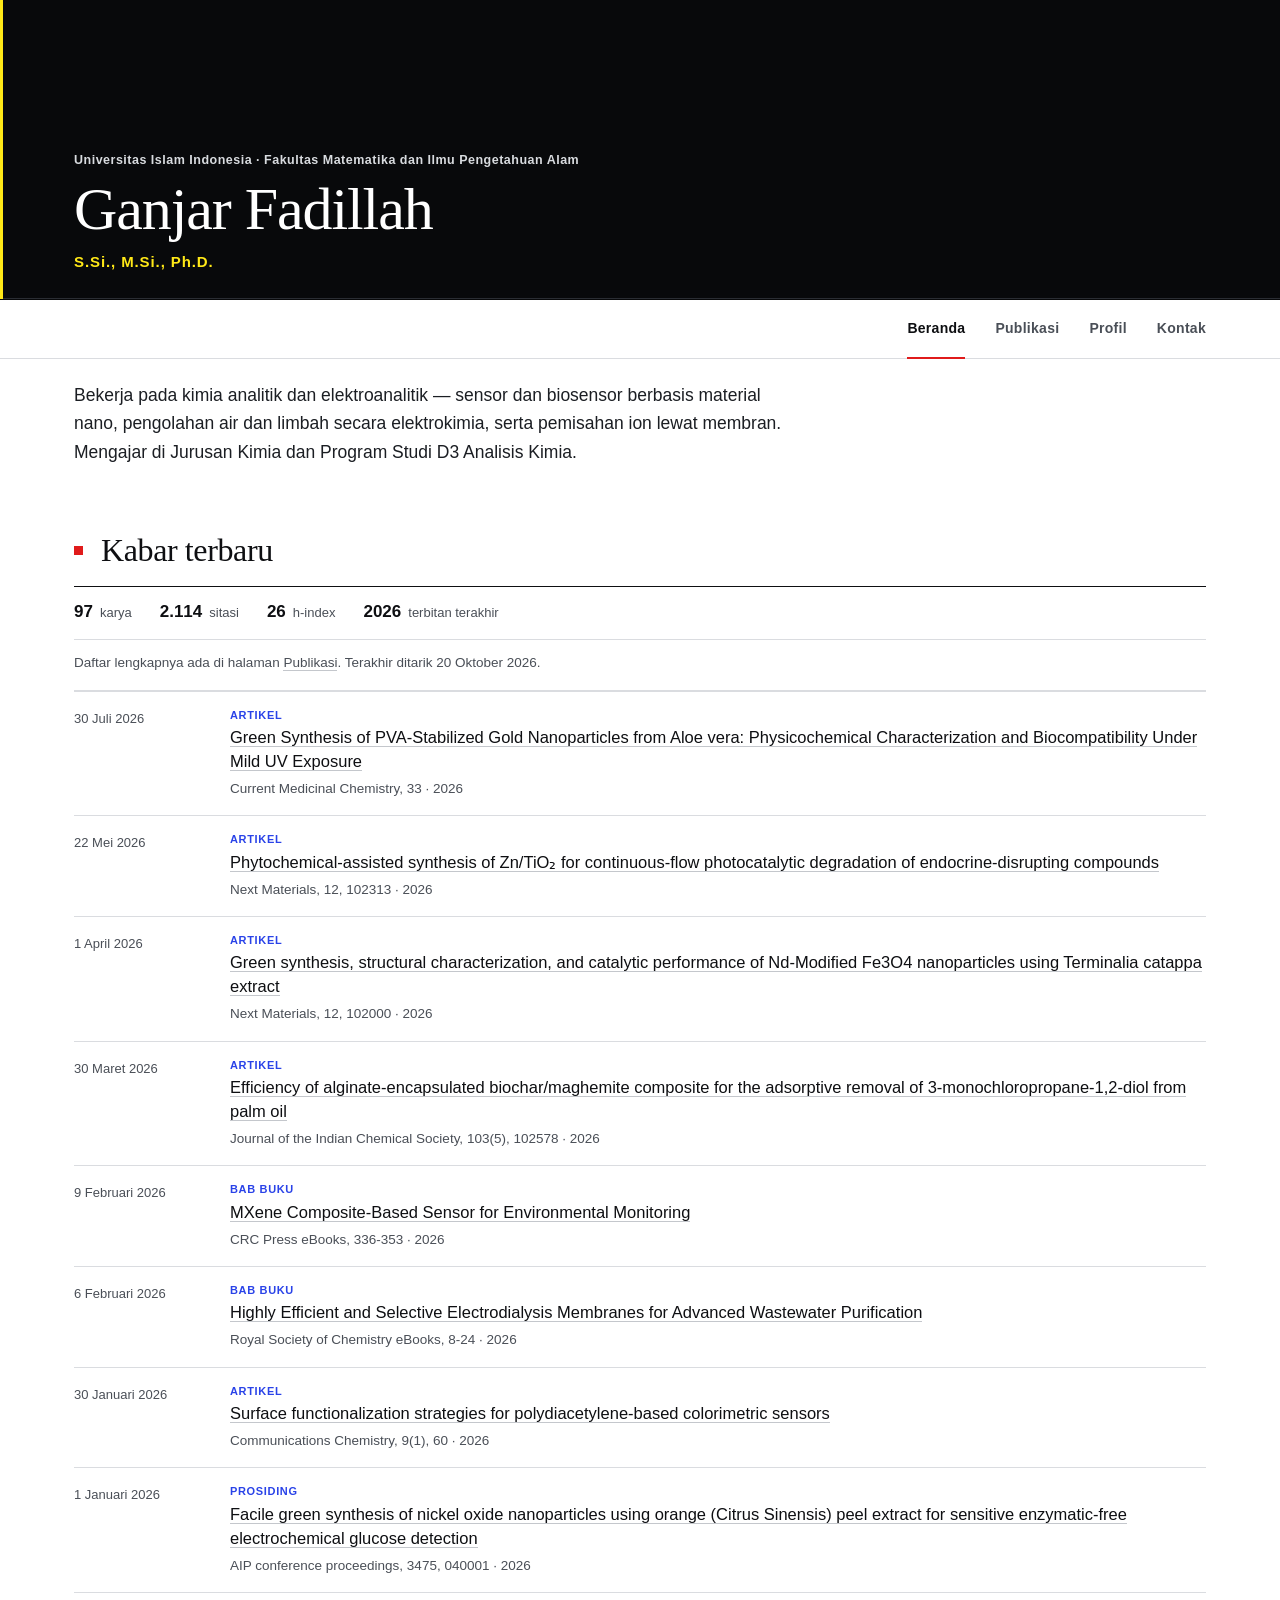
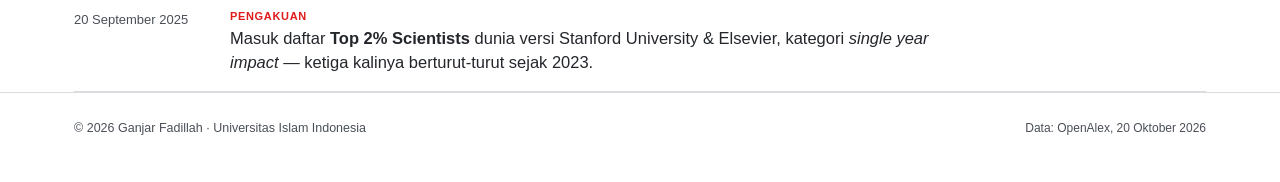
==== index.html @ 126c1fac "Add files via upload" ====
<!DOCTYPE html>
<html lang="id">
<head>
<meta charset="utf-8">
<meta name="viewport" content="width=device-width, initial-scale=1">
<title>Ganjar Fadillah — Universitas Islam Indonesia</title>
<link rel="stylesheet" href="gaya.css">
</head>
<body>

<header class="kepala">
  <div class="wadah">
    <p class="afiliasi">Universitas Islam Indonesia &middot; Fakultas Matematika dan Ilmu Pengetahuan Alam</p>
    <h1>Ganjar Fadillah</h1>
    <p class="latin">S.Si., M.Si., Ph.D.</p>
  </div>
</header>

<nav>
  <div class="wadah">
    <a href="index.html" class="ini">Beranda</a>
    <a href="publikasi.html">Publikasi</a>
    <a href="profil.html">Profil</a>
    <a href="akses.html">Kontak</a>
  </div>
</nav>

<main class="wadah">

  <p class="pengantar">
    Bekerja pada kimia analitik dan elektroanalitik &mdash; sensor dan biosensor berbasis
    material nano, pengolahan air dan limbah secara elektrokimia, serta pemisahan ion lewat
    membran. Mengajar di Jurusan Kimia dan Program Studi D3 Analisis Kimia.
  </p>

  <div class="jalur">
    <h2>Kabar terbaru</h2>
  </div>

  <div class="statistik" id="statistik" aria-label="Ringkasan angka">
    <div><span class="angka" id="s-karya">—</span><span class="label">karya</span></div>
    <div><span class="angka" id="s-sitasi">—</span><span class="label">sitasi</span></div>
    <div><span class="angka" id="s-h">—</span><span class="label">h-index</span></div>
    <div><span class="angka" id="s-tahun">—</span><span class="label">terbitan terakhir</span></div>
  </div>

  <p class="catatan" id="gariswaktu">Memuat…</p>

  <ul class="kabar" id="feed"></ul>

</main>

<footer>
  <div class="wadah">
    <span>&copy; 2026 Ganjar Fadillah &middot; Universitas Islam Indonesia</span>
    <span id="sumber">Data publikasi: OpenAlex</span>
  </div>
</footer>

<script src="data.js"></script>
<script>
/* Kabar non-publikasi. Publikasi terbaru diambil otomatis dari data.js. */
const KEGIATAN = [
  {tgl:'2025-09-20', jenis:'Pengakuan',
   isi:'Masuk daftar <b>Top 2% Scientists</b> dunia versi Stanford University &amp; Elsevier, kategori <i>single year impact</i> — ketiga kalinya berturut-turut sejak 2023.'}
];

const esc = s => String(s == null ? '' : s).replace(/[&<>"]/g,
  c => ({'&':'&amp;','<':'&lt;','>':'&gt;','"':'&quot;'}[c]));

const angka = n => String(n).replace(/\B(?=(\d{3})+(?!\d))/g, '.');

/* 2026-07-30 -> 30 Juli 2026 */
const BULAN = ['Januari','Februari','Maret','April','Mei','Juni','Juli',
               'Agustus','September','Oktober','November','Desember'];
function tglPanjang(iso){
  if (!iso) return '';
  const [y, m, d] = iso.split('-');
  return `${Number(d)} ${BULAN[Number(m) - 1]} ${y}`;
}

const JUDUL_JENIS = {
  'article': 'Artikel', 'review': 'Artikel', 'preprint': 'Pracetak',
  'conference-paper': 'Prosiding', 'book-chapter': 'Bab buku'
};

function barisKabar(w){
  const judul = w.d
    ? `<a href="https://doi.org/${esc(w.d)}" target="_blank" rel="noopener">${esc(w.j)}</a>`
    : esc(w.j);
  const jenis = JUDUL_JENIS[w.jenis] || 'Terbitan';
  return `<li>
    <span class="tgl">${esc(tglPanjang(w.tgl))}</span>
    <span class="badan">
      <span class="jenis">${esc(jenis)}</span>
      <span class="judul">${judul}</span>
      <span class="terbitan">${esc(w.v)}${w.t ? ` &middot; ${esc(w.t)}` : ''}</span>
    </span>
  </li>`;
}

function barisKegiatan(k){
  return `<li class="kegiatan">
    <span class="tgl">${esc(tglPanjang(k.tgl))}</span>
    <span class="badan">
      <span class="jenis">${esc(k.jenis)}</span>
      <span class="judul">${k.isi}</span>
    </span>
  </li>`;
}

if (typeof KARYA === 'undefined') {
  document.getElementById('gariswaktu').textContent = 'data.js gagal dimuat';
} else {
  const terbit = (KARYA.terbaru || []).slice(0, 8).map(barisKabar);
  document.getElementById('feed').innerHTML = [...terbit, ...KEGIATAN.map(barisKegiatan)].join('');

  const m = KARYA.meta || {};
  document.getElementById('gariswaktu').innerHTML =
    `Daftar lengkapnya ada di halaman <a href="publikasi.html">Publikasi</a>. `
    + `Terakhir ditarik ${tglPanjang(m.diambil)}.`;
  document.getElementById('sumber').textContent =
    `Data: OpenAlex, ${tglPanjang(m.diambil)}`;

  const isi = (id, v) => { const e = document.getElementById(id); if (e) e.textContent = v; };
  isi('s-karya', m.jumlah ?? '—');
  isi('s-sitasi', m.sitasi ? angka(m.sitasi) : '—');
  isi('s-h', m.h ?? '—');
  isi('s-tahun', m.terbit_terakhir ?? '—');
}
</script>
</body>
</html>
---- gaya.css ----
:root{
  --biru:#2A43E8;
  --merah:#E01B1B;
  --kuning:#FFE817;
  --tinta:#0E0F12;
  --redup:#4A4F57;
  --garis:#DADCE0;
  --garis-tua:#0E0F12;
  --jalur:#F6F7F8;
  --lebar:1180px;
  --mono:"SFMono-Regular",Consolas,"Liberation Mono",monospace;
  --serif:"Iowan Old Style","Palatino Linotype",Palatino,Georgia,"Times New Roman",serif;
}
*{box-sizing:border-box}
html{-webkit-text-size-adjust:100%; scroll-behavior:smooth}
body{
  margin:0; color:var(--tinta); background:#fff;
  font-family:Inter,"Segoe UI",Roboto,Arial,sans-serif;
  font-size:16.5px; line-height:1.5;
  font-feature-settings:"kern" 1,"liga" 1,"calt" 1;
  -webkit-font-smoothing:antialiased;
}
a{color:var(--biru); text-decoration:none}
a:hover{text-decoration:underline; text-underline-offset:2px}
.wadah{max-width:var(--lebar); margin:0 auto; padding:0 24px}
[id]{scroll-margin-top:96px}
:focus-visible{outline:2px solid var(--biru); outline-offset:2px}

/* ── kepala: bidang gelap, nama besar, garis rambut ────────── */
.kepala{
  position:relative; overflow:hidden;
  min-height:clamp(190px,26vw,300px);
  display:flex; align-items:flex-end;
  background:#08090B; color:#fff;
  border-bottom:1px solid #08090B;
}
.kepala::before{
  content:""; position:absolute; left:0; right:0; bottom:0; height:1px;
  background:#2A2D33;
}
/* garis tipis kuning di tepi kiri: penanda buatan tangan, bukan hiasan gradien */
.kepala::after{
  content:""; position:absolute; left:0; top:0; bottom:0; width:3px;
  background:var(--kuning);
}
.kepala .wadah{
  position:relative; z-index:2; width:100%;
  padding-bottom:26px;
}
.kepala .afiliasi{
  margin:0 0 10px; font-size:12.5px; font-weight:600;
  letter-spacing:.04em; color:#D8DBDF;
}
.kepala h1{
  margin:0; font-family:var(--serif); font-size:clamp(32px,4.8vw,60px);
  font-weight:400; line-height:1.02; letter-spacing:-.018em; color:#fff;
}
.kepala .latin{
  margin:10px 0 0; font-size:clamp(13px,1.5vw,15px); font-weight:600;
  color:var(--kuning); letter-spacing:.06em;
}

/* ── nav: lengket, garis rambut, penanda aktif ─────────────── */
nav{
  position:sticky; top:0; z-index:20; background:#fff;
  border-bottom:1px solid var(--garis);
}
nav .wadah{
  display:flex; justify-content:flex-end; gap:30px;
  height:58px; align-items:stretch;
}
nav a{
  display:flex; align-items:center; font-size:14px; font-weight:600;
  letter-spacing:.02em; color:var(--redup);
  border-bottom:2px solid transparent; margin-bottom:-1px;
}
nav a:hover{color:var(--tinta); text-decoration:none}
nav a.ini{color:var(--tinta); border-bottom-color:var(--merah)}

/* ── pengantar ────────────────────────────────────────────── */
.pengantar{
  margin:0; padding:22px 0 26px; max-width:74ch;
  font-size:17.5px; line-height:1.62; color:#1B1E23;
}

/* ── jalur judul: batang merah tipis + judul besar ─────────── */
.jalur{
  position:relative; display:flex; align-items:baseline; gap:16px;
  flex-wrap:wrap;
  padding:34px 0 12px; background:none;
  border-bottom:1px solid var(--garis-tua);
  margin-top:0;
}
.jalur::before{
  content:""; width:9px; height:9px; background:var(--merah);
  flex:0 0 auto; align-self:center; margin-right:2px;
}
.jalur h2{
  margin:0; font-family:var(--serif); font-size:clamp(23px,2.7vw,32px);
  font-weight:400; letter-spacing:-.012em; color:var(--tinta); white-space:nowrap;
}
.jalur .sub{
  margin:0; font-size:13px; font-weight:600;
  letter-spacing:.02em; color:var(--redup);
  white-space:nowrap;
}

/* ── sub-nav dua bahasa ───────────────────────────────────── */
.subnav{
  display:flex; flex-wrap:wrap; justify-content:flex-start;
  gap:6px 26px; padding:16px 0 4px;
}
.subnav a{
  text-align:left; font-size:13.5px; font-weight:600; line-height:1.35;
  color:var(--biru); padding-bottom:2px;
  border-bottom:1px solid transparent;
}
.subnav a:hover{border-bottom-color:var(--biru); text-decoration:none}
.subnav a span{
  display:block; font-family:var(--mono); font-weight:400; font-size:10.5px;
  letter-spacing:.06em; text-transform:uppercase; color:var(--redup);
}

.luar{
  display:flex; flex-wrap:wrap; align-items:baseline; gap:6px 16px;
  padding:16px 0; font-size:14px;
  border-top:1px solid var(--garis); margin-top:18px;
}
.luar .ket{
  font-size:12.5px; font-weight:600; color:var(--redup); margin:0; flex:0 0 auto;
}
.luar a{
  margin:0; font-weight:600;
  border-bottom:1px solid var(--garis); padding-bottom:1px;
}
.luar a:hover{border-bottom-color:var(--biru); text-decoration:none}

/* ── catatan + garis ──────────────────────────────────────── */
.catatan{
  font-size:13.5px; color:var(--redup); line-height:1.6;
  margin:0; padding:12px 0 16px; border-bottom:1px solid var(--garis);
}
.catatan a{color:var(--redup); border-bottom:1px solid #C4C7CC}
.catatan a:hover{color:var(--biru); border-bottom-color:var(--biru); text-decoration:none}

/* ── deret angka ringkas ──────────────────────────────────── */
.statistik{
  display:flex; flex-wrap:wrap; gap:0 28px;
  padding:14px 0 16px; border-bottom:1px solid var(--garis);
}
.statistik > div{display:flex; align-items:baseline; gap:7px}
.statistik .angka{
  font-size:17px; font-weight:700; line-height:1.3;
  font-variant-numeric:tabular-nums; color:var(--tinta);
}
.statistik .label{
  font-size:13px; color:var(--redup); overflow-wrap:anywhere;
}

/* daftar terpilih: kolom kiri tampilkan peringkat sitasi */
.daftar.rangking .thn{font-size:11px; text-align:right; font-variant-numeric:tabular-nums}
.daftar.rangking .thn b{
  display:block; font-size:15px; font-weight:700; color:var(--tinta);
  letter-spacing:-.01em;
}
.daftar.rangking .thn i{
  display:block; font-style:normal; font-size:10px; letter-spacing:.06em;
  text-transform:uppercase; color:var(--redup); margin-top:2px;
}

/* ── daftar entri publikasi ───────────────────────────────── */
.daftar{margin:0; padding:0; list-style:none}
.daftar li{
  display:grid; grid-template-columns:74px 1fr; gap:0 20px;
  padding:16px 2px; border-bottom:1px solid var(--garis);
  background:none;
}
.daftar li:nth-child(even){background:none}
.daftar li:hover{background:#FAFBFC}
.daftar .p,.daftar .j,.daftar .v{margin:0; grid-column:2}
.daftar .thn{
  grid-column:1; grid-row:1 / span 3;
  font-size:13px; font-weight:600; color:var(--redup);
  font-variant-numeric:tabular-nums; padding-top:3px;
}
.daftar .p{
  font-size:13px; color:var(--redup); line-height:1.45;
  margin-bottom:5px;
}
.daftar .j{
  font-size:17px; font-weight:600; line-height:1.4;
  letter-spacing:-.005em; margin-bottom:6px;
}
.daftar .j a{color:var(--tinta); text-decoration:none; border-bottom:1px solid var(--garis)}
.daftar .j a:hover{color:var(--biru); border-bottom-color:var(--biru); text-decoration:none}
.daftar .tandai{color:var(--merah); font-weight:700}
.daftar .v{
  font-size:13.5px; color:var(--redup);
  display:flex; flex-wrap:wrap; align-items:baseline; gap:4px 12px;
}
.daftar .v .doi-t{
  font-size:12.5px; color:var(--redup); text-decoration:none;
  word-break:break-all; border-bottom:1px dotted #C4C7CC;
}
.daftar .v .doi-t:hover{color:var(--biru); border-bottom-color:var(--biru); text-decoration:none}
.daftar .kosong2{grid-column:1/-1}

/* ── profil ───────────────────────────────────────────────── */
.profil{
  display:grid; grid-template-columns:minmax(240px,340px) 1fr; gap:48px;
  align-items:start; padding:40px 0 28px;
}
.profil .foto{
  width:100%; aspect-ratio:4/5; background:#F1F2F3; position:relative;
  overflow:hidden; border:1px solid var(--garis);
  position:sticky; top:82px;
}
.profil .foto .mono{
  position:absolute; inset:0; display:flex; align-items:center; justify-content:center;
  font-family:var(--serif); font-size:clamp(56px,9vw,84px); font-weight:400;
  color:#C9CCD1; letter-spacing:.02em;
}
.profil .foto span{
  position:absolute; left:0; right:0; bottom:0;
  padding:10px 12px; border-top:1px solid var(--garis);
  background:#F1F2F3;
  color:#5B6068; font-family:var(--mono); font-size:10px; letter-spacing:.08em;
  text-align:center; line-height:1.5;
}
.profil .iden h3{
  margin:0 0 6px; font-size:clamp(21px,2.3vw,26px); font-weight:700;
  letter-spacing:-.02em; line-height:1.25;
}
.profil .iden .nama-id{
  margin:0 0 18px; font-size:14px; font-weight:600;
  letter-spacing:.02em; color:var(--redup);
}
.profil .iden p{margin:0 0 3px; font-size:17px; color:#212429}
.profil .iden .af{font-size:17px; font-weight:600; margin-top:16px; color:var(--tinta)}
.profil .iden .kecil{
  font-size:13.5px; color:var(--redup); margin-top:20px;
  padding-top:16px; border-top:1px solid var(--garis);
}
.profil .iden .kecil a{border-bottom:1px solid var(--garis)}

.tautan-bagian{
  display:flex; justify-content:flex-start; gap:8px; flex-wrap:wrap;
  padding:4px 0 10px; font-size:13.5px;
  border-bottom:1px solid var(--garis); margin-bottom:8px;
}
.tautan-bagian a{
  color:var(--tinta); font-weight:600; padding:6px 12px;
  background:var(--jalur); border:1px solid var(--garis);
}
.tautan-bagian a:hover{background:var(--tinta); color:#fff; border-color:var(--tinta); text-decoration:none}
.tautan-bagian a:active{transform:translateY(1px)}

/* ── isi riwayat / penghargaan ────────────────────────────── */
.baris{
  display:grid; grid-template-columns:230px 1fr; gap:6px 24px;
  padding:12px 2px; font-size:15.5px;
  border-bottom:1px solid var(--garis);
}
.baris:nth-child(even){background:none}
.baris .waktu{
  font-size:13.5px; font-weight:600; color:var(--redup);
  white-space:nowrap; padding-top:2px;
}
.baris .apa{color:var(--tinta)}
.baris .apa .tebal{font-weight:700}
.baris .anak{
  display:block; padding-top:3px; color:var(--redup); font-size:13.5px;
}

.kotak-teks{padding:14px 2px 26px; font-size:16.5px; max-width:74ch}
.kotak-teks p{margin:0 0 14px}
.kotak-teks .judul-kecil{
  font-family:var(--mono); font-size:11.5px; letter-spacing:.12em;
  text-transform:uppercase; color:var(--redup);
  margin:26px 0 8px; font-weight:600;
}

/* ── kabar: daftar bertanggal, bukan grid kartu ───────────── */
.kabar{
  margin:0; padding:0; list-style:none;
  border-top:1px solid var(--garis);
}
.kabar li{
  display:grid; grid-template-columns:132px 1fr; gap:0 24px;
  padding:15px 0 16px; border-bottom:1px solid var(--garis);
}
.kabar .tgl{
  font-size:13px; color:var(--redup); font-variant-numeric:tabular-nums;
  padding-top:2px;
}
.kabar .badan{display:block; min-width:0}
.kabar .jenis{
  display:block; font-size:11px; font-weight:700; letter-spacing:.06em;
  text-transform:uppercase; color:var(--biru); margin-bottom:3px;
}
.kabar li.kegiatan .jenis{color:var(--merah)}
.kabar .judul{
  display:block; font-size:16.5px; line-height:1.45; color:var(--tinta);
}
.kabar .judul a{
  color:var(--tinta); text-decoration:none;
  border-bottom:1px solid #C4C7CC;
}
.kabar .judul a:hover{color:var(--biru); border-bottom-color:var(--biru); text-decoration:none}
.kabar .terbitan{
  display:block; margin-top:5px; font-size:13.5px; color:var(--redup);
}
.kabar li.kegiatan .judul{color:#23262B; max-width:78ch}

/* ── kaki ─────────────────────────────────────────────────── */
footer{
  border-top:1px solid var(--garis); margin-top:0;
  padding:26px 0 44px; font-size:12.5px; color:var(--redup);
}
footer .wadah{display:flex; justify-content:space-between; gap:14px; flex-wrap:wrap}
footer span:last-child{font-size:12px}

/* ── Access ───────────────────────────────────────────────── */
.akses{padding:34px 0 60px}
.akses .dalam{max-width:640px; margin:0; font-size:16.5px}
.akses .dalam h3{
  margin:0 0 12px; font-family:var(--mono); font-size:11.5px; font-weight:700;
  letter-spacing:.13em; text-transform:uppercase; color:var(--redup);
}
.akses .dalam p{margin:0 0 6px}

@media (max-width:960px){
  .profil{grid-template-columns:1fr; gap:26px}
  .profil .foto{position:static; max-width:340px; aspect-ratio:4/3}
  .baris{grid-template-columns:1fr; gap:3px}
  .baris .waktu{padding-top:0}
  .daftar li{grid-template-columns:1fr; gap:0}
  .daftar .p,.daftar .j,.daftar .v{grid-column:1}
}
@media (max-width:760px){
  .saring{flex-direction:column; align-items:stretch}
  .saring .ket{align-self:flex-end}
  .subjalur{flex-wrap:wrap}
  .subjalur .jml{margin-left:0; white-space:nowrap}
}
@media (max-width:640px){
  body{font-size:16px}
  .wadah{padding:0 16px}
  .subjalur .jml{white-space:nowrap}
  .kepala{min-height:180px}
  .kepala .wadah{padding-bottom:20px}
  nav .wadah{
    justify-content:flex-start; gap:22px; height:52px;
    overflow-x:auto; scrollbar-width:none;
  }
  nav .wadah::-webkit-scrollbar{display:none}
  nav a{white-space:nowrap; font-size:13.5px}
  .jalur{padding:26px 0 10px; gap:10px}
  .jalur::before{width:7px; height:7px}
  .jalur .sub{font-size:10.5px}
  .kabar li{grid-template-columns:1fr; gap:3px}
  .kabar .tgl{padding-top:0; font-size:12.5px}
  .statistik{grid-template-columns:repeat(2,1fr)}
  .statistik > div{padding:14px 12px}
  .statistik > div:nth-child(2){border-right:0}
  .statistik > div:nth-child(-n+2){border-bottom:1px solid var(--garis)}
  .subnav{gap:6px 18px}
  .subnav a{font-size:13px}
  .daftar li{padding:14px 0}
  .daftar .j{font-size:16px}
  .profil .iden p,.profil .iden .af{font-size:15.5px}
  .baris{padding:10px 0; font-size:15px}
  .tautan-bagian a{padding:7px 10px; font-size:13px}
}

@media (prefers-reduced-motion:reduce){
  html{scroll-behavior:auto}
  .kabar a{transition:none}
}
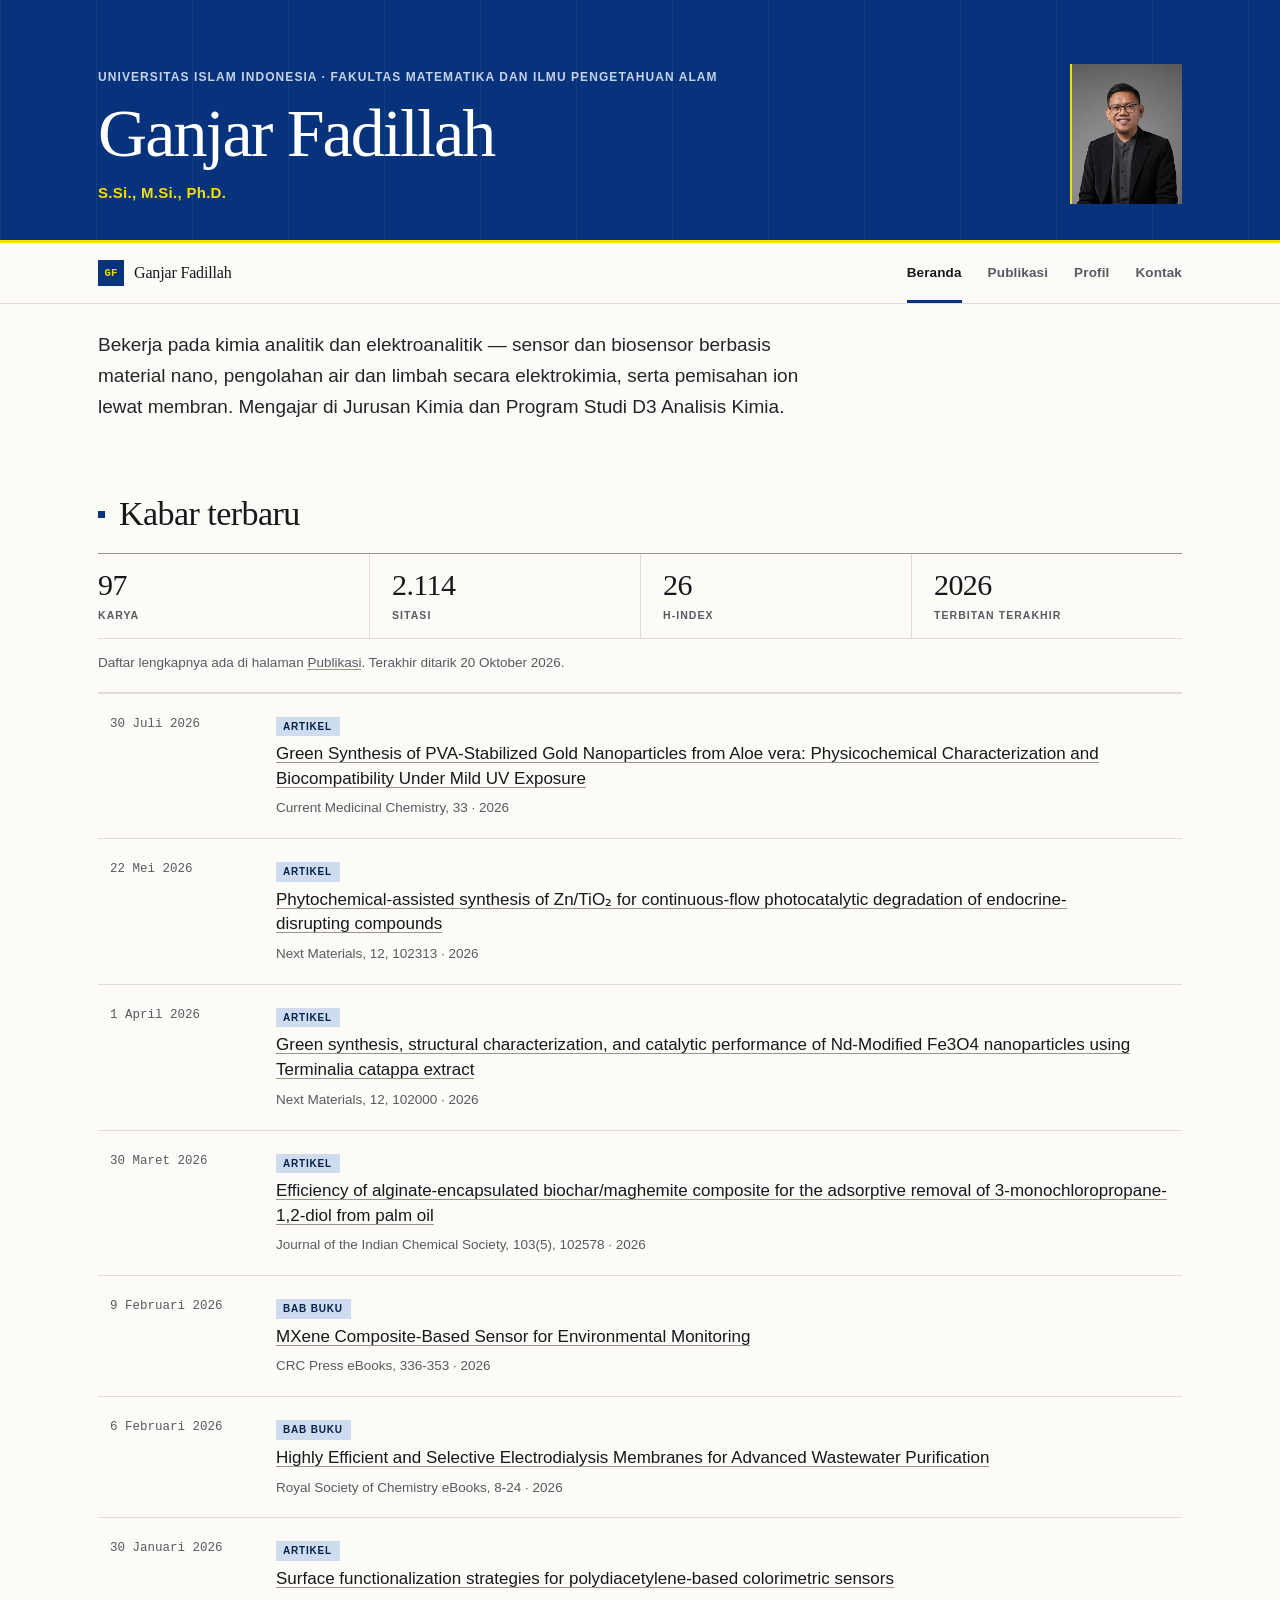
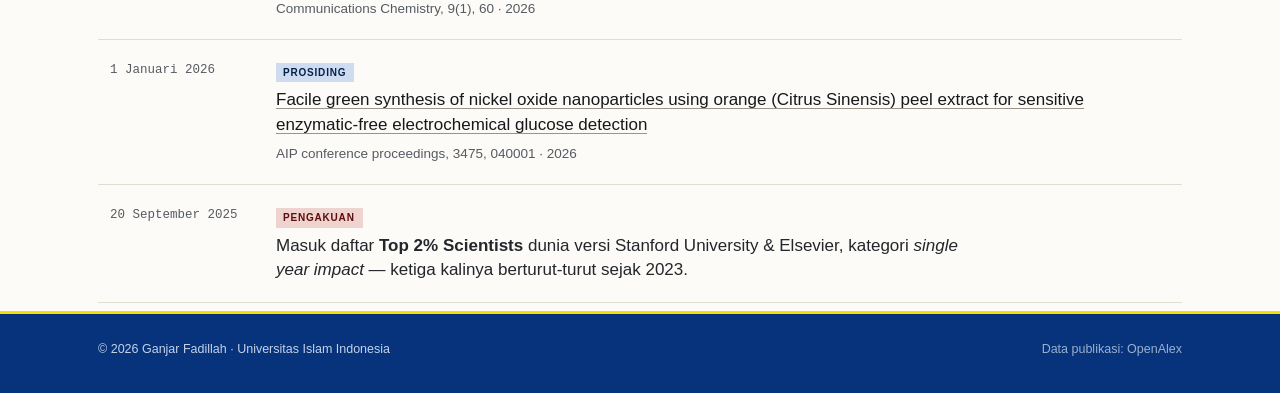
==== commit f6c56ff4: "Add files via upload" ====
--- a/index.html
+++ b/index.html
@@ -10,18 +10,24 @@
 
 <header class="kepala">
   <div class="wadah">
-    <p class="afiliasi">Universitas Islam Indonesia &middot; Fakultas Matematika dan Ilmu Pengetahuan Alam</p>
-    <h1>Ganjar Fadillah</h1>
-    <p class="latin">S.Si., M.Si., Ph.D.</p>
+    <div class="teks">
+      <p class="afiliasi">Universitas Islam Indonesia &middot; Fakultas Matematika dan Ilmu Pengetahuan Alam</p>
+      <h1>Ganjar Fadillah</h1>
+      <p class="latin">S.Si., M.Si., Ph.D.</p>
+    </div>
+    <div class="potret"><img src="foto-kecil.jpg" alt="" width="420" height="525" aria-hidden="true"></div>
   </div>
 </header>
 
 <nav>
   <div class="wadah">
-    <a href="index.html" class="ini">Beranda</a>
-    <a href="publikasi.html">Publikasi</a>
-    <a href="profil.html">Profil</a>
-    <a href="akses.html">Kontak</a>
+    <span class="merek"><b>GF</b>Ganjar Fadillah</span>
+    <div class="tautan">
+      <a href="index.html" class="ini">Beranda</a>
+      <a href="publikasi.html">Publikasi</a>
+      <a href="profil.html">Profil</a>
+      <a href="akses.html">Kontak</a>
+    </div>
   </div>
 </nav>
 
@@ -119,8 +125,7 @@
   document.getElementById('gariswaktu').innerHTML =
     `Daftar lengkapnya ada di halaman <a href="publikasi.html">Publikasi</a>. `
     + `Terakhir ditarik ${tglPanjang(m.diambil)}.`;
-  document.getElementById('sumber').textContent =
-    `Data: OpenAlex, ${tglPanjang(m.diambil)}`;
+  document.getElementById('sumber').textContent = 'Data publikasi: OpenAlex';
 
   const isi = (id, v) => { const e = document.getElementById(id); if (e) e.textContent = v; };
   isi('s-karya', m.jumlah ?? '—');
--- a/gaya.css
+++ b/gaya.css
@@ -1,379 +1,408 @@
 :root{
-  --biru:#2A43E8;
-  --merah:#E01B1B;
-  --kuning:#FFE817;
-  --tinta:#0E0F12;
-  --redup:#4A4F57;
-  --garis:#DADCE0;
-  --garis-tua:#0E0F12;
-  --jalur:#F6F7F8;
-  --lebar:1180px;
+  /* palet institusional UII, bukan biru-kuning sintetis */
+  --navy:#06337B;
+  --navy-tua:#04224F;
+  --emas:#F7DE00;
+  --tinta:#16181C;
+  --redup:#565B63;
+  --kertas:#FCFBF7;
+  --kertas-tua:#F3F1EA;
+  --garis:#E1DDD2;
+  --garis-tua:#9A958A;
+  --lebar:1140px;
   --mono:"SFMono-Regular",Consolas,"Liberation Mono",monospace;
   --serif:"Iowan Old Style","Palatino Linotype",Palatino,Georgia,"Times New Roman",serif;
 }
 *{box-sizing:border-box}
 html{-webkit-text-size-adjust:100%; scroll-behavior:smooth}
 body{
-  margin:0; color:var(--tinta); background:#fff;
+  margin:0; color:var(--tinta); background:var(--kertas);
   font-family:Inter,"Segoe UI",Roboto,Arial,sans-serif;
-  font-size:16.5px; line-height:1.5;
-  font-feature-settings:"kern" 1,"liga" 1,"calt" 1;
+  font-size:16.5px; line-height:1.55;
+  font-feature-settings:"kern" 1,"liga" 1,"calt" 1,"onum" 0;
   -webkit-font-smoothing:antialiased;
 }
-a{color:var(--biru); text-decoration:none}
-a:hover{text-decoration:underline; text-underline-offset:2px}
-.wadah{max-width:var(--lebar); margin:0 auto; padding:0 24px}
-[id]{scroll-margin-top:96px}
-:focus-visible{outline:2px solid var(--biru); outline-offset:2px}
-
-/* ── kepala: bidang gelap, nama besar, garis rambut ────────── */
+a{color:var(--navy); text-decoration:none}
+a:hover{text-decoration:underline; text-underline-offset:3px; text-decoration-thickness:1px}
+.wadah{max-width:var(--lebar); margin:0 auto; padding:0 28px}
+[id]{scroll-margin-top:88px}
+:focus-visible{outline:2px solid var(--navy); outline-offset:3px}
+
+/* ── kepala: papan nama ala halaman judul cetak ───────────── */
 .kepala{
   position:relative; overflow:hidden;
-  min-height:clamp(190px,26vw,300px);
-  display:flex; align-items:flex-end;
-  background:#08090B; color:#fff;
-  border-bottom:1px solid #08090B;
-}
+  background:var(--navy); color:var(--kertas);
+  border-bottom:3px solid var(--emas);
+}
+/* garis-garis tipis tegak: tekstur kertas berpetak, bukan gradien */
 .kepala::before{
-  content:""; position:absolute; left:0; right:0; bottom:0; height:1px;
-  background:#2A2D33;
-}
-/* garis tipis kuning di tepi kiri: penanda buatan tangan, bukan hiasan gradien */
-.kepala::after{
-  content:""; position:absolute; left:0; top:0; bottom:0; width:3px;
-  background:var(--kuning);
+  content:""; position:absolute; inset:0; pointer-events:none;
+  background-image:repeating-linear-gradient(90deg,
+    rgba(255,255,255,.055) 0 1px, transparent 1px 96px);
 }
 .kepala .wadah{
-  position:relative; z-index:2; width:100%;
-  padding-bottom:26px;
-}
+  position:relative; z-index:2;
+  display:flex; align-items:flex-end; justify-content:space-between;
+  gap:48px; padding-top:clamp(34px,5vw,64px); padding-bottom:clamp(26px,3vw,36px);
+}
+.kepala .teks{min-width:0}
 .kepala .afiliasi{
-  margin:0 0 10px; font-size:12.5px; font-weight:600;
-  letter-spacing:.04em; color:#D8DBDF;
+  margin:0 0 14px; font-size:12px; font-weight:600;
+  letter-spacing:.09em; text-transform:uppercase; color:#C6D2E8;
 }
 .kepala h1{
-  margin:0; font-family:var(--serif); font-size:clamp(32px,4.8vw,60px);
-  font-weight:400; line-height:1.02; letter-spacing:-.018em; color:#fff;
+  margin:0; font-family:var(--serif);
+  font-size:clamp(34px,5.4vw,68px); font-weight:400;
+  line-height:.98; letter-spacing:-.028em; color:#fff;
+  text-wrap:balance;
 }
 .kepala .latin{
-  margin:10px 0 0; font-size:clamp(13px,1.5vw,15px); font-weight:600;
-  color:var(--kuning); letter-spacing:.06em;
-}
-
-/* ── nav: lengket, garis rambut, penanda aktif ─────────────── */
+  margin:14px 0 0; font-size:clamp(13px,1.4vw,15px); font-weight:600;
+  color:var(--emas); letter-spacing:.02em;
+}
+.kepala .potret{
+  flex:0 0 auto; width:clamp(88px,9vw,112px); aspect-ratio:4/5;
+  overflow:hidden; border-left:2px solid var(--emas);
+}
+.kepala .potret img{
+  display:block; width:100%; height:100%; object-fit:cover; object-position:50% 20%;
+}
+
+/* ── nav: merek kiri, tautan kanan, garis emas saat aktif ─── */
 nav{
-  position:sticky; top:0; z-index:20; background:#fff;
+  position:sticky; top:0; z-index:20;
+  background:rgba(252,251,247,.94);
+  backdrop-filter:saturate(140%) blur(8px);
   border-bottom:1px solid var(--garis);
 }
 nav .wadah{
-  display:flex; justify-content:flex-end; gap:30px;
-  height:58px; align-items:stretch;
-}
+  display:flex; align-items:stretch; justify-content:space-between;
+  gap:24px; min-height:60px;
+}
+nav .merek{
+  display:flex; align-items:center; gap:10px; min-width:0;
+  font-family:var(--serif); font-size:16px; letter-spacing:-.01em; color:var(--tinta);
+}
+nav .merek b{
+  display:grid; place-items:center; width:26px; height:26px;
+  background:var(--navy); color:var(--emas);
+  font-family:var(--mono); font-size:10.5px; font-weight:700; letter-spacing:.02em;
+}
+nav .tautan{display:flex; align-items:stretch; gap:26px}
 nav a{
-  display:flex; align-items:center; font-size:14px; font-weight:600;
-  letter-spacing:.02em; color:var(--redup);
-  border-bottom:2px solid transparent; margin-bottom:-1px;
+  position:relative; display:flex; align-items:center;
+  font-size:13.5px; font-weight:600; letter-spacing:.01em; color:var(--redup);
+}
+nav a::after{
+  content:""; position:absolute; left:0; right:0; bottom:0; height:3px;
+  background:var(--navy); transform:scaleX(0); transform-origin:left;
+  transition:transform 160ms ease-out;
 }
 nav a:hover{color:var(--tinta); text-decoration:none}
-nav a.ini{color:var(--tinta); border-bottom-color:var(--merah)}
+nav a:hover::after{transform:scaleX(1)}
+nav a.ini{color:var(--tinta); font-weight:700}
+nav a.ini::after{transform:scaleX(1)}
 
 /* ── pengantar ────────────────────────────────────────────── */
 .pengantar{
-  margin:0; padding:22px 0 26px; max-width:74ch;
-  font-size:17.5px; line-height:1.62; color:#1B1E23;
-}
-
-/* ── jalur judul: batang merah tipis + judul besar ─────────── */
+  margin:0; padding:26px 0 30px; max-width:68ch;
+  font-size:clamp(17px,1.7vw,19px); line-height:1.62; color:#22252A;
+  text-wrap:pretty;
+}
+
+/* ── jalur judul: label kecil, judul serif, garis ─────────── */
 .jalur{
-  position:relative; display:flex; align-items:baseline; gap:16px;
-  flex-wrap:wrap;
-  padding:34px 0 12px; background:none;
+  position:relative; display:flex; align-items:baseline; gap:14px;
+  flex-wrap:wrap; padding:36px 0 12px;
   border-bottom:1px solid var(--garis-tua);
-  margin-top:0;
 }
 .jalur::before{
-  content:""; width:9px; height:9px; background:var(--merah);
-  flex:0 0 auto; align-self:center; margin-right:2px;
+  content:""; width:7px; height:7px; background:var(--navy);
+  flex:0 0 auto; align-self:center;
 }
 .jalur h2{
-  margin:0; font-family:var(--serif); font-size:clamp(23px,2.7vw,32px);
-  font-weight:400; letter-spacing:-.012em; color:var(--tinta); white-space:nowrap;
+  margin:0; font-family:var(--serif);
+  font-size:clamp(24px,2.9vw,34px); font-weight:400;
+  letter-spacing:-.016em; color:var(--tinta); white-space:nowrap;
 }
 .jalur .sub{
-  margin:0; font-size:13px; font-weight:600;
-  letter-spacing:.02em; color:var(--redup);
-  white-space:nowrap;
+  margin:0; font-size:11px; font-weight:700; letter-spacing:.12em;
+  text-transform:uppercase; color:var(--redup); white-space:nowrap;
 }
 
 /* ── sub-nav dua bahasa ───────────────────────────────────── */
 .subnav{
-  display:flex; flex-wrap:wrap; justify-content:flex-start;
-  gap:6px 26px; padding:16px 0 4px;
+  display:grid; grid-template-columns:repeat(7,minmax(0,1fr)); gap:0 18px;
+  border-bottom:1px solid var(--garis-tua); margin:16px 0 0;
 }
 .subnav a{
-  text-align:left; font-size:13.5px; font-weight:600; line-height:1.35;
-  color:var(--biru); padding-bottom:2px;
-  border-bottom:1px solid transparent;
-}
-.subnav a:hover{border-bottom-color:var(--biru); text-decoration:none}
+  padding:11px 0 13px; min-width:0; color:var(--navy); font-size:13px;
+  font-weight:600; line-height:1.3;
+  box-shadow:inset 0 -2px 0 transparent;
+  transition:box-shadow 160ms ease-out, color 160ms ease-out;
+}
+.subnav a:hover{box-shadow:inset 0 -2px 0 var(--navy); text-decoration:none}
 .subnav a span{
-  display:block; font-family:var(--mono); font-weight:400; font-size:10.5px;
-  letter-spacing:.06em; text-transform:uppercase; color:var(--redup);
+  display:block; margin-top:4px; font-size:9.5px; font-weight:500;
+  letter-spacing:.08em; text-transform:uppercase; color:var(--redup);
+  white-space:normal;
 }
 
 .luar{
-  display:flex; flex-wrap:wrap; align-items:baseline; gap:6px 16px;
+  display:flex; flex-wrap:wrap; align-items:baseline; gap:8px 20px;
   padding:16px 0; font-size:14px;
-  border-top:1px solid var(--garis); margin-top:18px;
-}
-.luar .ket{
-  font-size:12.5px; font-weight:600; color:var(--redup); margin:0; flex:0 0 auto;
-}
+  border-top:1px solid var(--garis); margin-top:20px;
+}
+.luar .ket{font-size:12px; font-weight:700; letter-spacing:.06em;
+  text-transform:uppercase; color:var(--redup); margin:0; flex:0 0 auto}
 .luar a{
-  margin:0; font-weight:600;
-  border-bottom:1px solid var(--garis); padding-bottom:1px;
-}
-.luar a:hover{border-bottom-color:var(--biru); text-decoration:none}
-
-/* ── catatan + garis ──────────────────────────────────────── */
+  margin:0; font-weight:600; color:var(--navy);
+  box-shadow:inset 0 -1px 0 var(--garis-tua);
+}
+.luar a:hover{box-shadow:inset 0 -1px 0 var(--navy); text-decoration:none}
+
+/* ── catatan ──────────────────────────────────────────────── */
 .catatan{
-  font-size:13.5px; color:var(--redup); line-height:1.6;
-  margin:0; padding:12px 0 16px; border-bottom:1px solid var(--garis);
-}
-.catatan a{color:var(--redup); border-bottom:1px solid #C4C7CC}
-.catatan a:hover{color:var(--biru); border-bottom-color:var(--biru); text-decoration:none}
-
-/* ── deret angka ringkas ──────────────────────────────────── */
+  font-size:13.5px; color:var(--redup); line-height:1.65;
+  margin:0; padding:13px 0 17px; border-bottom:1px solid var(--garis);
+}
+.catatan a{color:var(--redup); box-shadow:inset 0 -1px 0 var(--garis-tua)}
+.catatan a:hover{color:var(--navy); box-shadow:inset 0 -1px 0 var(--navy); text-decoration:none}
+
+/* ── deret angka ──────────────────────────────────────────── */
 .statistik{
-  display:flex; flex-wrap:wrap; gap:0 28px;
-  padding:14px 0 16px; border-bottom:1px solid var(--garis);
-}
-.statistik > div{display:flex; align-items:baseline; gap:7px}
+  display:grid; grid-template-columns:repeat(4,minmax(0,1fr));
+  border-bottom:1px solid var(--garis);
+}
+.statistik > div{padding:16px 18px 15px 0}
+.statistik > div + div{border-left:1px solid var(--garis); padding-left:22px}
 .statistik .angka{
-  font-size:17px; font-weight:700; line-height:1.3;
-  font-variant-numeric:tabular-nums; color:var(--tinta);
+  display:block; font-family:var(--serif); font-size:clamp(24px,2.6vw,30px);
+  font-weight:400; line-height:1; letter-spacing:-.02em;
+  font-variant-numeric:tabular-nums lining-nums; color:var(--tinta);
 }
 .statistik .label{
-  font-size:13px; color:var(--redup); overflow-wrap:anywhere;
-}
-
-/* daftar terpilih: kolom kiri tampilkan peringkat sitasi */
-.daftar.rangking .thn{font-size:11px; text-align:right; font-variant-numeric:tabular-nums}
+  display:block; margin-top:7px; font-size:10.5px; font-weight:700;
+  letter-spacing:.1em; text-transform:uppercase; color:var(--redup);
+  overflow-wrap:anywhere;
+}
+
+/* kolom kiri daftar terpilih: angka sitasi */
+.daftar.rangking .thn{text-align:right; font-variant-numeric:tabular-nums lining-nums}
 .daftar.rangking .thn b{
-  display:block; font-size:15px; font-weight:700; color:var(--tinta);
-  letter-spacing:-.01em;
+  display:block; font-family:var(--serif); font-size:23px; font-weight:400;
+  line-height:1; color:var(--tinta); letter-spacing:-.02em;
 }
 .daftar.rangking .thn i{
-  display:block; font-style:normal; font-size:10px; letter-spacing:.06em;
-  text-transform:uppercase; color:var(--redup); margin-top:2px;
+  display:block; font-style:normal; font-size:9.5px; font-weight:700;
+  letter-spacing:.1em; text-transform:uppercase; color:var(--redup); margin-top:5px;
 }
 
 /* ── daftar entri publikasi ───────────────────────────────── */
 .daftar{margin:0; padding:0; list-style:none}
 .daftar li{
-  display:grid; grid-template-columns:74px 1fr; gap:0 20px;
-  padding:16px 2px; border-bottom:1px solid var(--garis);
-  background:none;
-}
-.daftar li:nth-child(even){background:none}
-.daftar li:hover{background:#FAFBFC}
+  display:grid; grid-template-columns:78px 1fr; gap:0 22px;
+  padding:17px 14px 18px 12px; border-bottom:1px solid var(--garis);
+  box-shadow:inset 2px 0 0 transparent;
+  transition:box-shadow 160ms ease-out, background 160ms ease-out;
+}
+@media (hover:hover) and (pointer:fine){
+  .daftar li:hover{box-shadow:inset 2px 0 0 var(--emas); background:#FFFFFF}
+}
+.daftar li:active{background:var(--kertas-tua)}
 .daftar .p,.daftar .j,.daftar .v{margin:0; grid-column:2}
 .daftar .thn{
   grid-column:1; grid-row:1 / span 3;
-  font-size:13px; font-weight:600; color:var(--redup);
-  font-variant-numeric:tabular-nums; padding-top:3px;
-}
-.daftar .p{
-  font-size:13px; color:var(--redup); line-height:1.45;
-  margin-bottom:5px;
-}
+  font-family:var(--mono); font-size:12.5px; font-weight:500; color:var(--redup);
+  font-variant-numeric:tabular-nums; padding-top:4px;
+}
+.daftar .p{font-size:13px; color:var(--redup); line-height:1.5; margin-bottom:6px}
 .daftar .j{
-  font-size:17px; font-weight:600; line-height:1.4;
-  letter-spacing:-.005em; margin-bottom:6px;
-}
-.daftar .j a{color:var(--tinta); text-decoration:none; border-bottom:1px solid var(--garis)}
-.daftar .j a:hover{color:var(--biru); border-bottom-color:var(--biru); text-decoration:none}
-.daftar .tandai{color:var(--merah); font-weight:700}
+  font-size:17.5px; font-weight:600; line-height:1.38;
+  letter-spacing:-.008em; margin-bottom:7px; text-wrap:pretty;
+}
+.daftar .j a{
+  color:var(--tinta); box-shadow:inset 0 -1px 0 var(--garis-tua);
+}
+.daftar .j a:hover{color:var(--navy); box-shadow:inset 0 -1px 0 var(--navy); text-decoration:none}
+.daftar .tandai{color:#A31515; font-weight:700}
 .daftar .v{
   font-size:13.5px; color:var(--redup);
-  display:flex; flex-wrap:wrap; align-items:baseline; gap:4px 12px;
-}
+  display:flex; flex-wrap:wrap; align-items:baseline; gap:5px 14px;
+}
+.daftar .v em{font-family:var(--serif); font-size:14.5px; font-style:italic}
 .daftar .v .doi-t{
-  font-size:12.5px; color:var(--redup); text-decoration:none;
-  word-break:break-all; border-bottom:1px dotted #C4C7CC;
-}
-.daftar .v .doi-t:hover{color:var(--biru); border-bottom-color:var(--biru); text-decoration:none}
+  font-family:var(--mono); font-size:11.5px; color:var(--redup);
+  word-break:break-all; box-shadow:inset 0 -1px 0 var(--garis);
+}
+.daftar .v .doi-t:hover{color:var(--navy); box-shadow:inset 0 -1px 0 var(--navy); text-decoration:none}
 .daftar .kosong2{grid-column:1/-1}
 
 /* ── profil ───────────────────────────────────────────────── */
 .profil{
-  display:grid; grid-template-columns:minmax(240px,340px) 1fr; gap:48px;
-  align-items:start; padding:40px 0 28px;
+  display:grid; grid-template-columns:minmax(230px,320px) 1fr; gap:56px;
+  align-items:start; padding:44px 0 30px;
 }
 .profil .foto{
-  width:100%; aspect-ratio:4/5; background:#F1F2F3; position:relative;
-  overflow:hidden; border:1px solid var(--garis);
-  position:sticky; top:82px;
+  width:100%; aspect-ratio:4/5; background:var(--kertas-tua); position:relative;
+  overflow:hidden; border-left:2px solid var(--navy);
+  position:sticky; top:84px;
+}
+.profil .foto img{
+  display:block; width:100%; height:100%; object-fit:cover; object-position:50% 22%;
 }
 .profil .foto .mono{
   position:absolute; inset:0; display:flex; align-items:center; justify-content:center;
-  font-family:var(--serif); font-size:clamp(56px,9vw,84px); font-weight:400;
-  color:#C9CCD1; letter-spacing:.02em;
+  font-family:var(--serif); font-size:clamp(56px,9vw,84px); color:#C9CCD1;
 }
 .profil .foto span{
-  position:absolute; left:0; right:0; bottom:0;
-  padding:10px 12px; border-top:1px solid var(--garis);
-  background:#F1F2F3;
+  position:absolute; left:0; right:0; bottom:0; padding:10px 12px;
+  border-top:1px solid var(--garis); background:var(--kertas-tua);
   color:#5B6068; font-family:var(--mono); font-size:10px; letter-spacing:.08em;
   text-align:center; line-height:1.5;
 }
 .profil .iden h3{
-  margin:0 0 6px; font-size:clamp(21px,2.3vw,26px); font-weight:700;
-  letter-spacing:-.02em; line-height:1.25;
+  margin:0 0 8px; font-family:var(--serif); font-size:clamp(24px,2.6vw,32px);
+  font-weight:400; letter-spacing:-.018em; line-height:1.15; text-wrap:balance;
 }
 .profil .iden .nama-id{
-  margin:0 0 18px; font-size:14px; font-weight:600;
-  letter-spacing:.02em; color:var(--redup);
-}
-.profil .iden p{margin:0 0 3px; font-size:17px; color:#212429}
-.profil .iden .af{font-size:17px; font-weight:600; margin-top:16px; color:var(--tinta)}
+  margin:0 0 20px; font-size:13px; font-weight:700; letter-spacing:.07em;
+  text-transform:uppercase; color:var(--redup);
+}
+.profil .iden p{margin:0 0 3px; font-size:16.5px; color:#212429}
+.profil .iden .af{font-size:16.5px; font-weight:600; margin-top:16px; color:var(--tinta)}
 .profil .iden .kecil{
-  font-size:13.5px; color:var(--redup); margin-top:20px;
+  font-size:13.5px; color:var(--redup); margin-top:22px;
   padding-top:16px; border-top:1px solid var(--garis);
 }
-.profil .iden .kecil a{border-bottom:1px solid var(--garis)}
+.profil .iden .kecil a{box-shadow:inset 0 -1px 0 var(--garis)}
+.profil .iden .kecil a:hover{box-shadow:inset 0 -1px 0 var(--navy); text-decoration:none}
 
 .tautan-bagian{
   display:flex; justify-content:flex-start; gap:8px; flex-wrap:wrap;
-  padding:4px 0 10px; font-size:13.5px;
-  border-bottom:1px solid var(--garis); margin-bottom:8px;
+  padding:20px 0 12px; font-size:13px; margin-bottom:6px;
+  border-bottom:1px solid var(--garis);
 }
 .tautan-bagian a{
-  color:var(--tinta); font-weight:600; padding:6px 12px;
-  background:var(--jalur); border:1px solid var(--garis);
-}
-.tautan-bagian a:hover{background:var(--tinta); color:#fff; border-color:var(--tinta); text-decoration:none}
+  color:var(--tinta); font-weight:600; padding:8px 14px; min-height:38px;
+  display:inline-flex; align-items:center;
+  background:transparent; border:1px solid var(--garis-tua);
+  transition:background 160ms ease-out, color 160ms ease-out, border-color 160ms ease-out;
+}
+.tautan-bagian a:hover{background:var(--navy); color:#fff; border-color:var(--navy); text-decoration:none}
 .tautan-bagian a:active{transform:translateY(1px)}
 
 /* ── isi riwayat / penghargaan ────────────────────────────── */
 .baris{
-  display:grid; grid-template-columns:230px 1fr; gap:6px 24px;
-  padding:12px 2px; font-size:15.5px;
-  border-bottom:1px solid var(--garis);
-}
-.baris:nth-child(even){background:none}
+  display:grid; grid-template-columns:210px 1fr; gap:6px 26px;
+  padding:14px 2px; font-size:15.5px; border-bottom:1px solid var(--garis);
+}
 .baris .waktu{
-  font-size:13.5px; font-weight:600; color:var(--redup);
-  white-space:nowrap; padding-top:2px;
+  font-family:var(--mono); font-size:12.5px; font-weight:500; color:var(--redup);
+  white-space:nowrap; padding-top:3px; font-variant-numeric:tabular-nums;
 }
 .baris .apa{color:var(--tinta)}
 .baris .apa .tebal{font-weight:700}
-.baris .anak{
-  display:block; padding-top:3px; color:var(--redup); font-size:13.5px;
-}
-
-.kotak-teks{padding:14px 2px 26px; font-size:16.5px; max-width:74ch}
-.kotak-teks p{margin:0 0 14px}
+.baris .anak{display:block; padding-top:4px; color:var(--redup); font-size:13.5px}
+
+.kotak-teks{padding:14px 2px 26px; font-size:16.5px; max-width:70ch}
+.kotak-teks p{margin:0 0 15px; text-wrap:pretty}
 .kotak-teks .judul-kecil{
-  font-family:var(--mono); font-size:11.5px; letter-spacing:.12em;
-  text-transform:uppercase; color:var(--redup);
-  margin:26px 0 8px; font-weight:600;
-}
-
-/* ── kabar: daftar bertanggal, bukan grid kartu ───────────── */
-.kabar{
-  margin:0; padding:0; list-style:none;
-  border-top:1px solid var(--garis);
-}
+  font-size:10.5px; letter-spacing:.12em; text-transform:uppercase;
+  color:var(--redup); margin:28px 0 9px; font-weight:700;
+}
+
+/* ── kabar ────────────────────────────────────────────────── */
+.kabar{margin:0; padding:0; list-style:none; border-top:1px solid var(--garis)}
 .kabar li{
-  display:grid; grid-template-columns:132px 1fr; gap:0 24px;
-  padding:15px 0 16px; border-bottom:1px solid var(--garis);
+  display:grid; grid-template-columns:140px 1fr; gap:0 26px;
+  padding:18px 14px 19px 12px; border-bottom:1px solid var(--garis);
+  box-shadow:inset 2px 0 0 transparent;
+  transition:box-shadow 160ms ease-out, background 160ms ease-out;
+}
+@media (hover:hover) and (pointer:fine){
+  .kabar li:hover{box-shadow:inset 2px 0 0 var(--emas); background:#fff}
 }
 .kabar .tgl{
-  font-size:13px; color:var(--redup); font-variant-numeric:tabular-nums;
-  padding-top:2px;
+  font-family:var(--mono); font-size:12.5px; color:var(--redup);
+  font-variant-numeric:tabular-nums; padding-top:3px;
 }
 .kabar .badan{display:block; min-width:0}
 .kabar .jenis{
-  display:block; font-size:11px; font-weight:700; letter-spacing:.06em;
-  text-transform:uppercase; color:var(--biru); margin-bottom:3px;
-}
-.kabar li.kegiatan .jenis{color:var(--merah)}
-.kabar .judul{
-  display:block; font-size:16.5px; line-height:1.45; color:var(--tinta);
-}
-.kabar .judul a{
-  color:var(--tinta); text-decoration:none;
-  border-bottom:1px solid #C4C7CC;
-}
-.kabar .judul a:hover{color:var(--biru); border-bottom-color:var(--biru); text-decoration:none}
-.kabar .terbitan{
-  display:block; margin-top:5px; font-size:13.5px; color:var(--redup);
-}
-.kabar li.kegiatan .judul{color:#23262B; max-width:78ch}
+  display:inline-block; margin-bottom:6px; padding:2px 8px 2px 7px;
+  font-size:10px; font-weight:800; letter-spacing:.08em; text-transform:uppercase;
+  color:var(--navy-tua); background:#CFDBEE;
+}
+.kabar li.kegiatan .jenis{color:#5E0D0D; background:#EFD3CE}
+.kabar .judul{display:block; font-size:17px; line-height:1.45; color:var(--tinta); text-wrap:pretty}
+.kabar .judul a{color:var(--tinta); box-shadow:inset 0 -1px 0 var(--garis-tua)}
+.kabar .judul a:hover{color:var(--navy); box-shadow:inset 0 -1px 0 var(--navy); text-decoration:none}
+.kabar .terbitan{display:block; margin-top:7px; font-size:13.5px; color:var(--redup)}
+.kabar li.kegiatan .judul{color:#23262B; max-width:76ch}
 
 /* ── kaki ─────────────────────────────────────────────────── */
 footer{
-  border-top:1px solid var(--garis); margin-top:0;
-  padding:26px 0 44px; font-size:12.5px; color:var(--redup);
+  background:var(--navy); color:#C6D2E8; margin-top:8px;
+  border-top:3px solid var(--emas);
+  padding:26px 0 34px; font-size:12.5px;
 }
 footer .wadah{display:flex; justify-content:space-between; gap:14px; flex-wrap:wrap}
-footer span:last-child{font-size:12px}
+footer span:last-child{color:#9DB0CE}
 
 /* ── Access ───────────────────────────────────────────────── */
-.akses{padding:34px 0 60px}
+.akses{padding:34px 0 64px}
 .akses .dalam{max-width:640px; margin:0; font-size:16.5px}
 .akses .dalam h3{
-  margin:0 0 12px; font-family:var(--mono); font-size:11.5px; font-weight:700;
-  letter-spacing:.13em; text-transform:uppercase; color:var(--redup);
+  margin:0 0 14px; font-size:10.5px; font-weight:700;
+  letter-spacing:.12em; text-transform:uppercase; color:var(--redup);
 }
 .akses .dalam p{margin:0 0 6px}
-
-@media (max-width:960px){
-  .profil{grid-template-columns:1fr; gap:26px}
-  .profil .foto{position:static; max-width:340px; aspect-ratio:4/3}
-  .baris{grid-template-columns:1fr; gap:3px}
+.akses .dalam a{box-shadow:inset 0 -1px 0 var(--garis-tua)}
+.akses .dalam a:hover{box-shadow:inset 0 -1px 0 var(--navy); text-decoration:none}
+
+@media (max-width:980px){
+  .kepala .potret{display:none}
+  .profil{grid-template-columns:1fr; gap:28px}
+  .profil .foto{position:static; max-width:320px}
+  .baris{grid-template-columns:1fr; gap:4px}
   .baris .waktu{padding-top:0}
   .daftar li{grid-template-columns:1fr; gap:0}
   .daftar .p,.daftar .j,.daftar .v{grid-column:1}
-}
-@media (max-width:760px){
+  .daftar .thn{grid-row:auto; padding-top:0; margin-bottom:6px; text-align:left}
+  .daftar.rangking .thn{text-align:left}
+  .daftar.rangking .thn b{display:inline; font-size:16px}
+  .daftar.rangking .thn i{display:inline; margin-left:5px}
+}
+@media (max-width:780px){
+  nav .merek{display:none}
   .saring{flex-direction:column; align-items:stretch}
   .saring .ket{align-self:flex-end}
   .subjalur{flex-wrap:wrap}
   .subjalur .jml{margin-left:0; white-space:nowrap}
+  .statistik{grid-template-columns:repeat(2,minmax(0,1fr))}
+  .statistik > div:nth-child(3){border-left:0; padding-left:0}
+  .statistik > div:nth-child(-n+2){border-bottom:1px solid var(--garis)}
 }
 @media (max-width:640px){
   body{font-size:16px}
-  .wadah{padding:0 16px}
-  .subjalur .jml{white-space:nowrap}
-  .kepala{min-height:180px}
-  .kepala .wadah{padding-bottom:20px}
-  nav .wadah{
-    justify-content:flex-start; gap:22px; height:52px;
-    overflow-x:auto; scrollbar-width:none;
+  .wadah{padding:0 18px}
+  nav .wadah{min-height:54px}
+  nav .tautan{
+    gap:20px; overflow-x:auto; scrollbar-width:none; margin-left:-18px;
   }
-  nav .wadah::-webkit-scrollbar{display:none}
-  nav a{white-space:nowrap; font-size:13.5px}
-  .jalur{padding:26px 0 10px; gap:10px}
-  .jalur::before{width:7px; height:7px}
-  .jalur .sub{font-size:10.5px}
-  .kabar li{grid-template-columns:1fr; gap:3px}
-  .kabar .tgl{padding-top:0; font-size:12.5px}
-  .statistik{grid-template-columns:repeat(2,1fr)}
-  .statistik > div{padding:14px 12px}
-  .statistik > div:nth-child(2){border-right:0}
-  .statistik > div:nth-child(-n+2){border-bottom:1px solid var(--garis)}
-  .subnav{gap:6px 18px}
-  .subnav a{font-size:13px}
-  .daftar li{padding:14px 0}
-  .daftar .j{font-size:16px}
+  nav .tautan::-webkit-scrollbar{display:none}
+  nav a{white-space:nowrap; font-size:13px}
+  .jalur{padding:28px 0 11px; gap:10px}
+  .jalur h2{white-space:normal}
+  .kabar li{grid-template-columns:1fr; gap:5px; padding:15px 10px 16px 10px}
+  .kabar .tgl{padding-top:0}
+  .subnav{grid-template-columns:repeat(2,minmax(0,1fr)); gap:0 18px}
   .profil .iden p,.profil .iden .af{font-size:15.5px}
-  .baris{padding:10px 0; font-size:15px}
-  .tautan-bagian a{padding:7px 10px; font-size:13px}
+  .baris{padding:11px 0; font-size:15px}
+  .tautan-bagian a{padding:7px 11px; font-size:12.5px}
 }
 
 @media (prefers-reduced-motion:reduce){
   html{scroll-behavior:auto}
-  .kabar a{transition:none}
-}
+  *,*::before,*::after{transition-duration:1ms !important}
+}
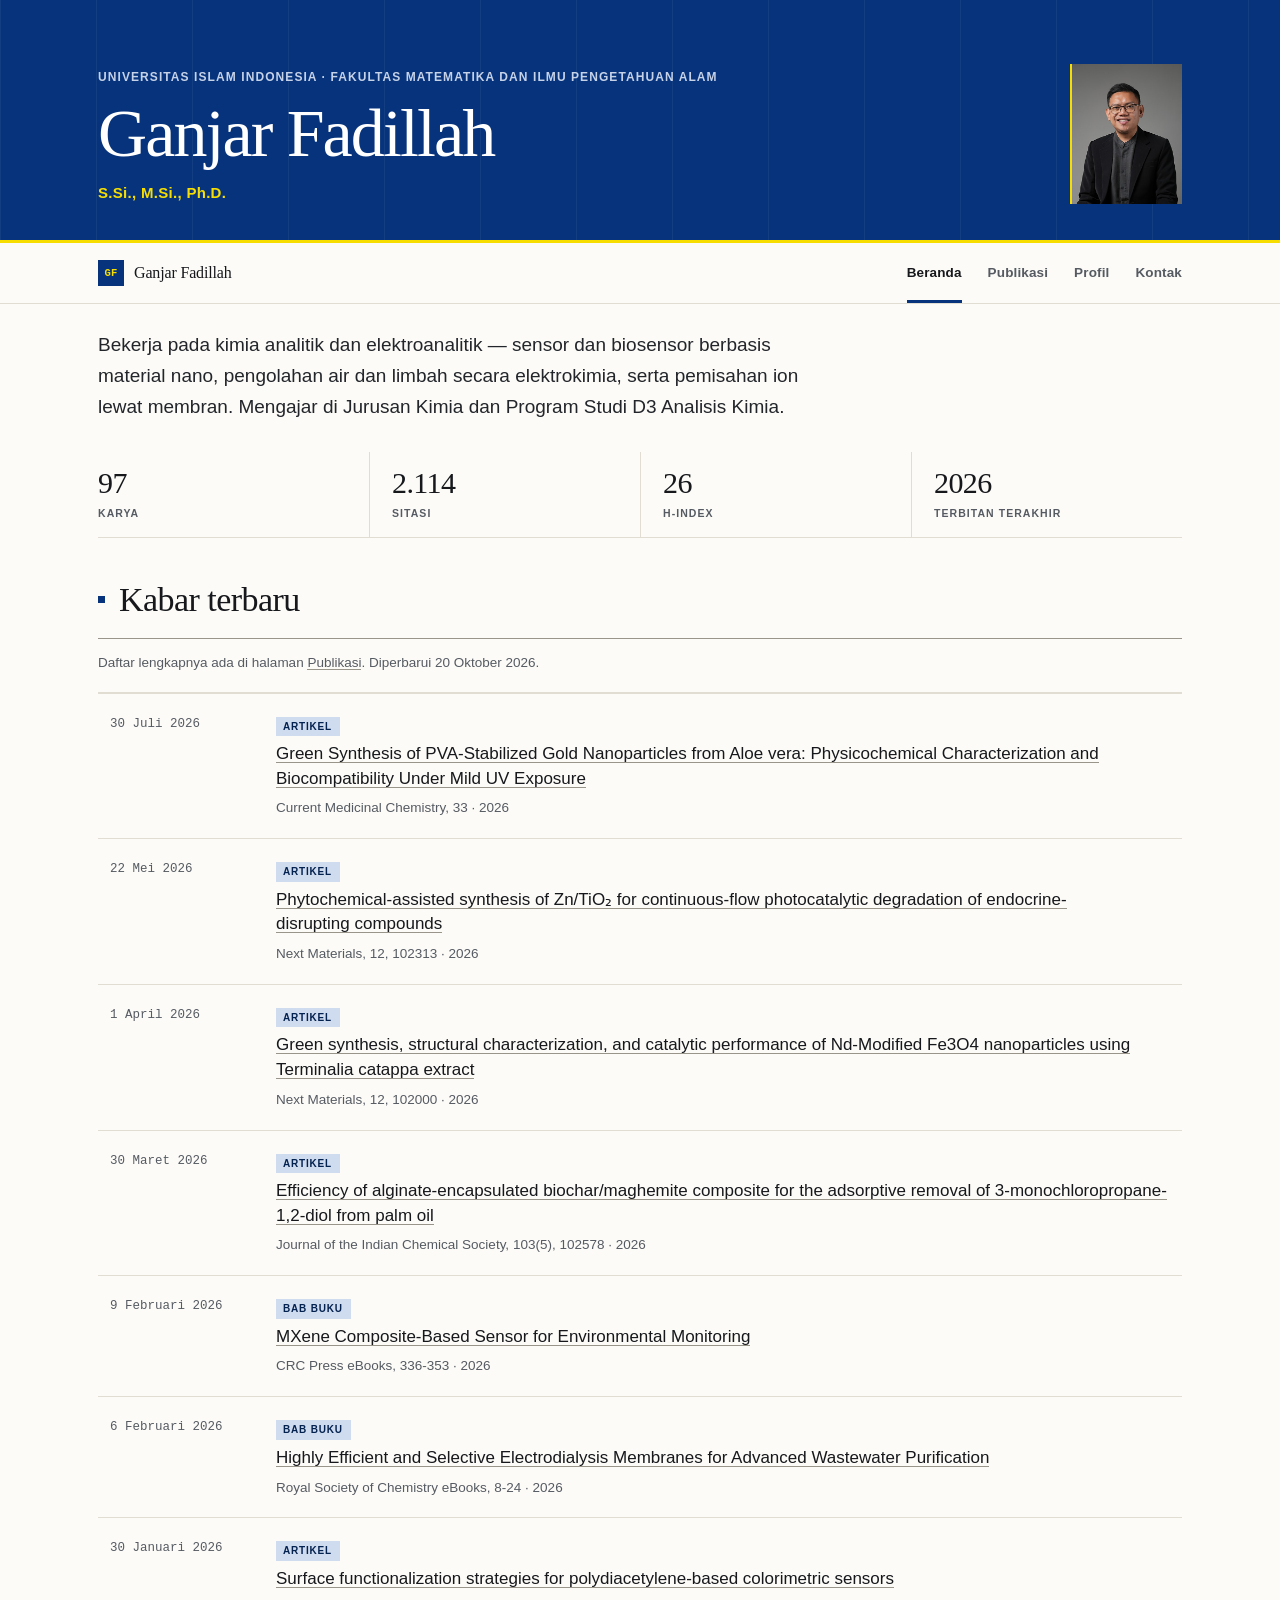
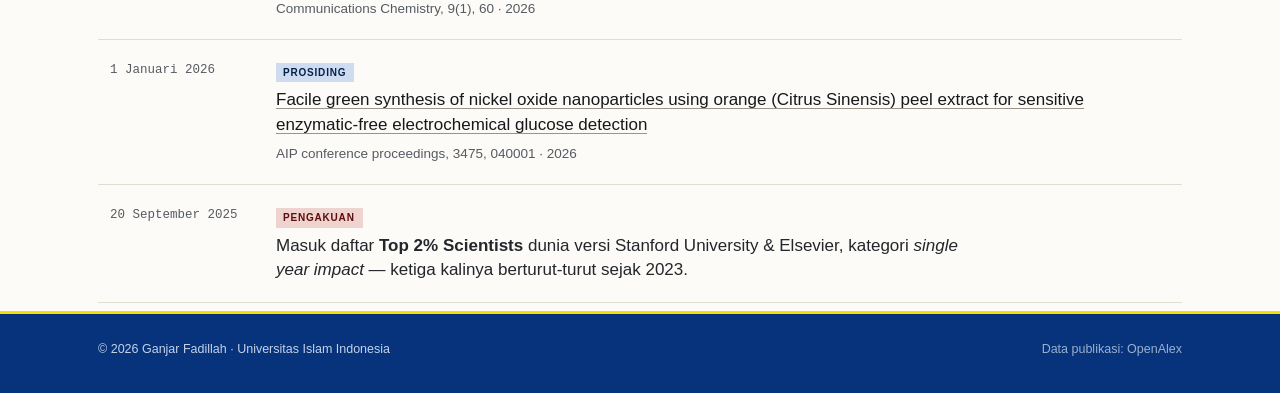
==== commit 6a3ccbda: "Add files via upload" ====
--- a/index.html
+++ b/index.html
@@ -39,15 +39,15 @@
     membran. Mengajar di Jurusan Kimia dan Program Studi D3 Analisis Kimia.
   </p>
 
-  <div class="jalur">
-    <h2>Kabar terbaru</h2>
-  </div>
-
   <div class="statistik" id="statistik" aria-label="Ringkasan angka">
     <div><span class="angka" id="s-karya">—</span><span class="label">karya</span></div>
     <div><span class="angka" id="s-sitasi">—</span><span class="label">sitasi</span></div>
     <div><span class="angka" id="s-h">—</span><span class="label">h-index</span></div>
     <div><span class="angka" id="s-tahun">—</span><span class="label">terbitan terakhir</span></div>
+  </div>
+
+  <div class="jalur">
+    <h2>Kabar terbaru</h2>
   </div>
 
   <p class="catatan" id="gariswaktu">Memuat…</p>
@@ -124,7 +124,7 @@
   const m = KARYA.meta || {};
   document.getElementById('gariswaktu').innerHTML =
     `Daftar lengkapnya ada di halaman <a href="publikasi.html">Publikasi</a>. `
-    + `Terakhir ditarik ${tglPanjang(m.diambil)}.`;
+    + `Diperbarui ${tglPanjang(m.diambil)}.`;
   document.getElementById('sumber').textContent = 'Data publikasi: OpenAlex';
 
   const isi = (id, v) => { const e = document.getElementById(id); if (e) e.textContent = v; };
--- a/gaya.css
+++ b/gaya.css
@@ -284,7 +284,7 @@
   border-bottom:1px solid var(--garis);
 }
 .tautan-bagian a{
-  color:var(--tinta); font-weight:600; padding:8px 14px; min-height:38px;
+  color:var(--tinta); font-weight:600; padding:10px 15px; min-height:44px;
   display:inline-flex; align-items:center;
   background:transparent; border:1px solid var(--garis-tua);
   transition:background 160ms ease-out, color 160ms ease-out, border-color 160ms ease-out;
@@ -375,8 +375,6 @@
 }
 @media (max-width:780px){
   nav .merek{display:none}
-  .saring{flex-direction:column; align-items:stretch}
-  .saring .ket{align-self:flex-end}
   .subjalur{flex-wrap:wrap}
   .subjalur .jml{margin-left:0; white-space:nowrap}
   .statistik{grid-template-columns:repeat(2,minmax(0,1fr))}
@@ -388,12 +386,15 @@
   .wadah{padding:0 18px}
   nav .wadah{min-height:54px}
   nav .tautan{
-    gap:20px; overflow-x:auto; scrollbar-width:none; margin-left:-18px;
+    gap:8px; overflow-x:auto; scrollbar-width:none;
+    margin-left:-18px; padding-left:18px; margin-right:-18px; padding-right:12px;
   }
   nav .tautan::-webkit-scrollbar{display:none}
-  nav a{white-space:nowrap; font-size:13px}
+  nav a{white-space:nowrap; font-size:13px; padding:0 6px}
   .jalur{padding:28px 0 11px; gap:10px}
   .jalur h2{white-space:normal}
+  .pengantar{font-size:16.5px; line-height:1.6}
+  .kabar .judul{font-size:17.5px}
   .kabar li{grid-template-columns:1fr; gap:5px; padding:15px 10px 16px 10px}
   .kabar .tgl{padding-top:0}
   .subnav{grid-template-columns:repeat(2,minmax(0,1fr)); gap:0 18px}
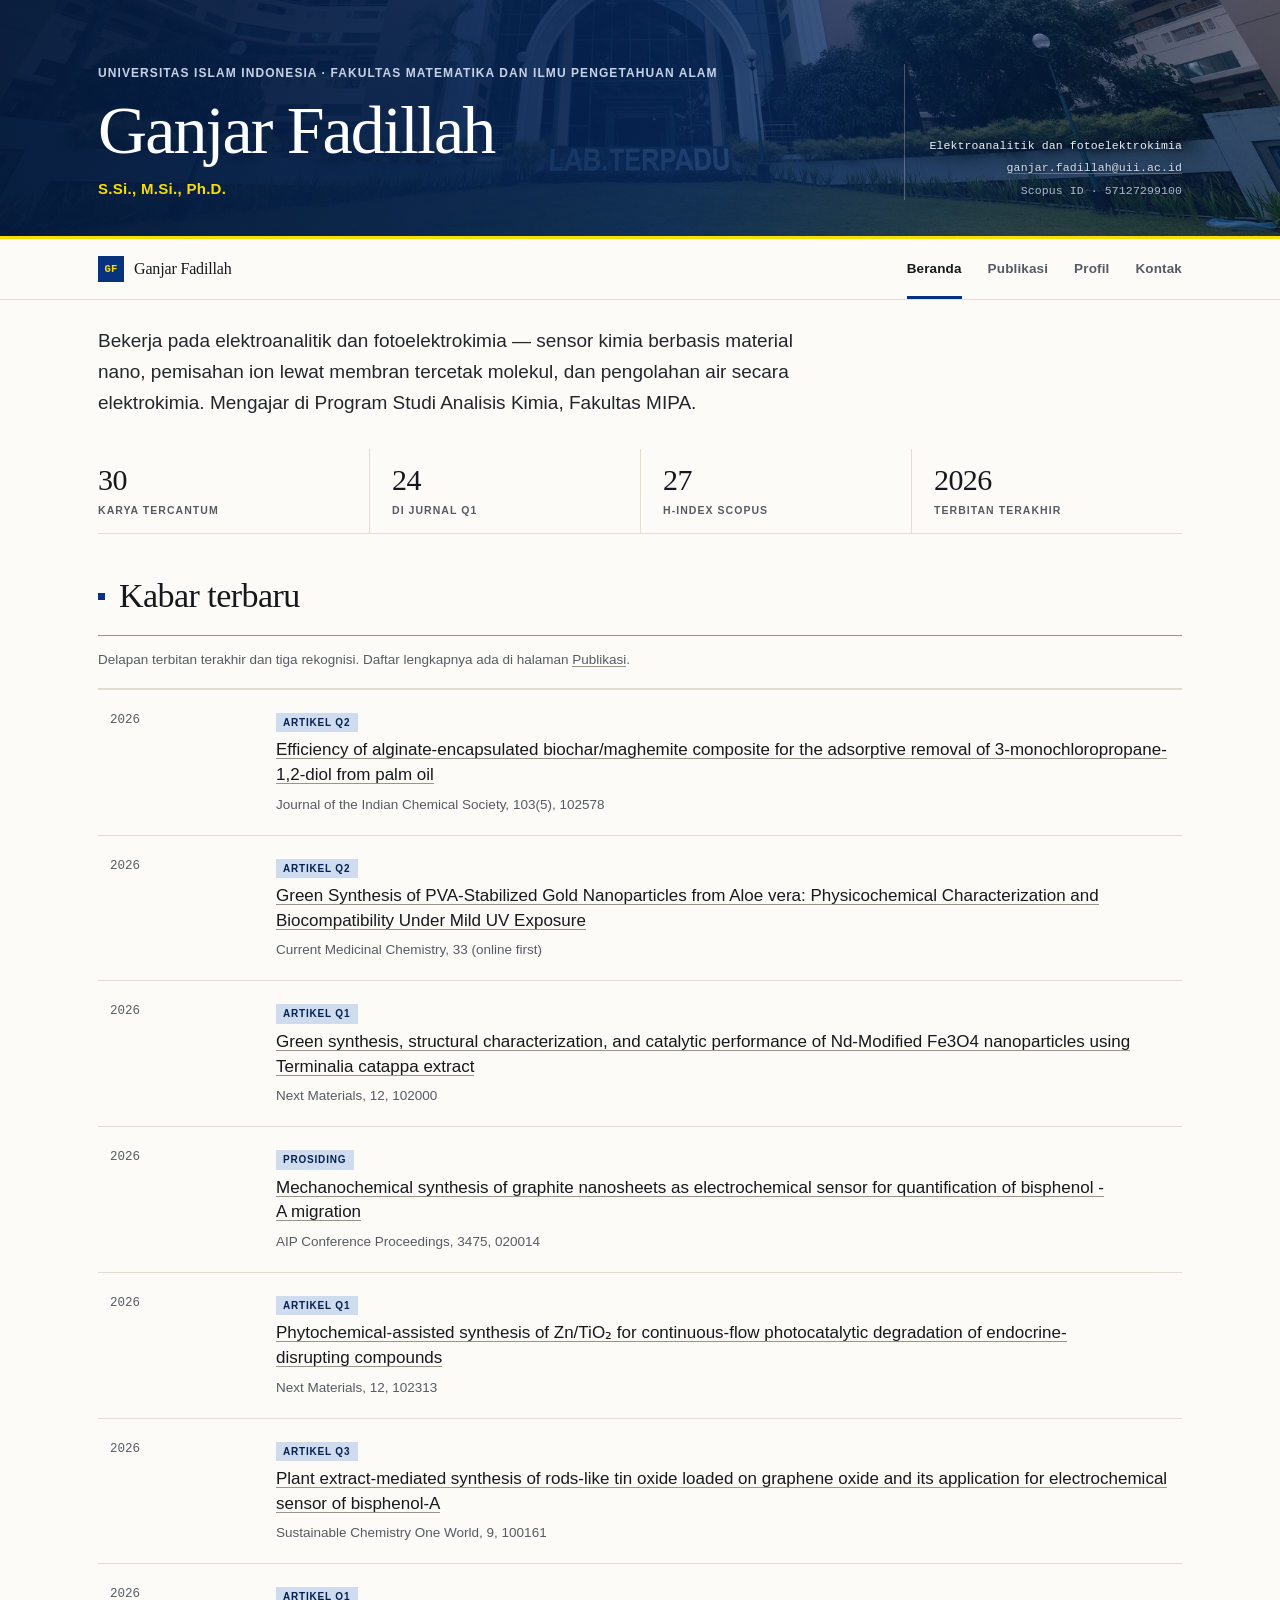
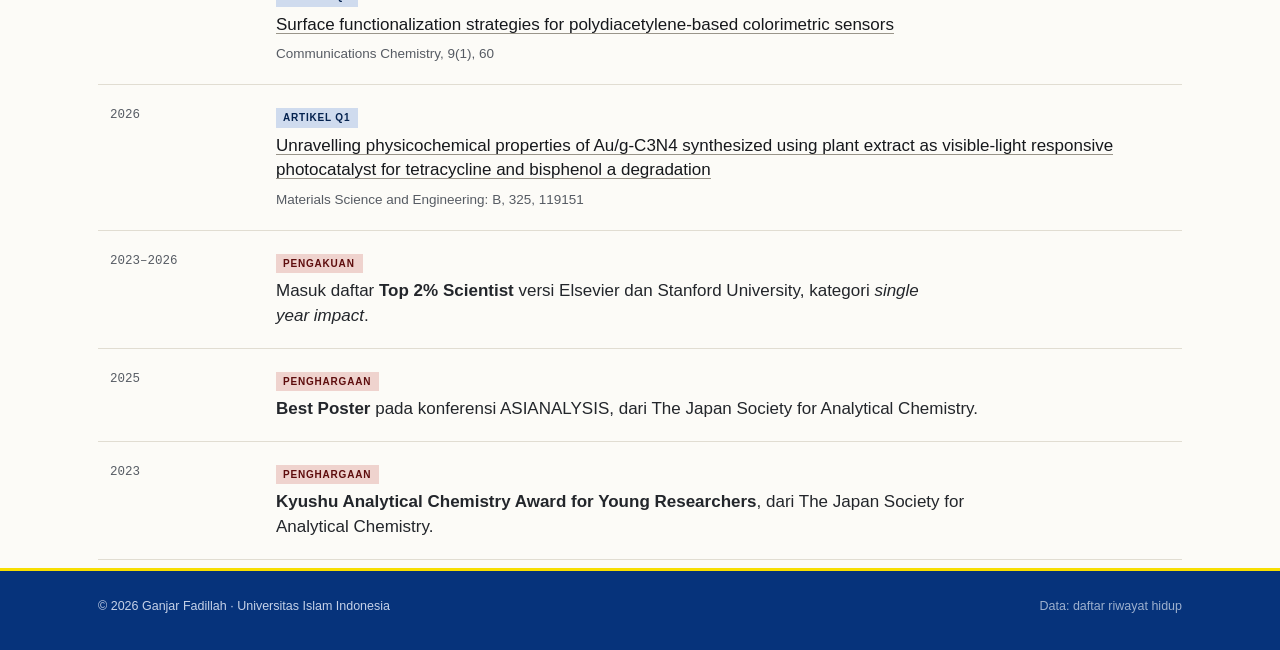
==== commit df5e4286: "Add files via upload" ====
--- a/index.html
+++ b/index.html
@@ -4,7 +4,7 @@
 <meta charset="utf-8">
 <meta name="viewport" content="width=device-width, initial-scale=1">
 <title>Ganjar Fadillah — Universitas Islam Indonesia</title>
-<link rel="stylesheet" href="gaya.css">
+<link rel="stylesheet" href="gaya.css?v=7cfbcd5b">
 </head>
 <body>
 
@@ -15,7 +15,11 @@
       <h1>Ganjar Fadillah</h1>
       <p class="latin">S.Si., M.Si., Ph.D.</p>
     </div>
-    <div class="potret"><img src="foto-kecil.jpg" alt="" width="420" height="525" aria-hidden="true"></div>
+    <div class="meta">
+      <p>Elektroanalitik dan fotoelektrokimia</p>
+      <p><a href="mailto:ganjar.fadillah@uii.ac.id">ganjar.fadillah@uii.ac.id</a></p>
+      <p>Scopus ID &middot; 57127299100</p>
+    </div>
   </div>
 </header>
 
@@ -34,15 +38,15 @@
 <main class="wadah">
 
   <p class="pengantar">
-    Bekerja pada kimia analitik dan elektroanalitik &mdash; sensor dan biosensor berbasis
-    material nano, pengolahan air dan limbah secara elektrokimia, serta pemisahan ion lewat
-    membran. Mengajar di Jurusan Kimia dan Program Studi D3 Analisis Kimia.
+    Bekerja pada elektroanalitik dan fotoelektrokimia &mdash; sensor kimia berbasis material
+    nano, pemisahan ion lewat membran tercetak molekul, dan pengolahan air secara
+    elektrokimia. Mengajar di Program Studi Analisis Kimia, Fakultas MIPA.
   </p>
 
   <div class="statistik" id="statistik" aria-label="Ringkasan angka">
-    <div><span class="angka" id="s-karya">—</span><span class="label">karya</span></div>
-    <div><span class="angka" id="s-sitasi">—</span><span class="label">sitasi</span></div>
-    <div><span class="angka" id="s-h">—</span><span class="label">h-index</span></div>
+    <div><span class="angka" id="s-karya">—</span><span class="label">karya tercantum</span></div>
+    <div><span class="angka" id="s-q1">—</span><span class="label">di jurnal Q1</span></div>
+    <div><span class="angka" id="s-h">27</span><span class="label">h-index Scopus</span></div>
     <div><span class="angka" id="s-tahun">—</span><span class="label">terbitan terakhir</span></div>
   </div>
 
@@ -59,55 +63,47 @@
 <footer>
   <div class="wadah">
     <span>&copy; 2026 Ganjar Fadillah &middot; Universitas Islam Indonesia</span>
-    <span id="sumber">Data publikasi: OpenAlex</span>
+    <span id="sumber">Data: daftar riwayat hidup</span>
   </div>
 </footer>
 
-<script src="data.js"></script>
+<script src="data.js?v=7cfbcd5b"></script>
 <script>
-/* Kabar non-publikasi. Publikasi terbaru diambil otomatis dari data.js. */
+/* Kabar non-publikasi. Publikasi terbaru diambil dari data.js, yang isinya
+   disalin dari daftar riwayat hidup — bukan tarikan basis data otomatis. */
 const KEGIATAN = [
-  {tgl:'2025-09-20', jenis:'Pengakuan',
-   isi:'Masuk daftar <b>Top 2% Scientists</b> dunia versi Stanford University &amp; Elsevier, kategori <i>single year impact</i> — ketiga kalinya berturut-turut sejak 2023.'}
+  {tahun:'2023–2026', jenis:'Pengakuan',
+   isi:'Masuk daftar <b>Top 2% Scientist</b> versi Elsevier dan Stanford University, ' +
+       'kategori <i>single year impact</i>.'},
+  {tahun:'2025', jenis:'Penghargaan',
+   isi:'<b>Best Poster</b> pada konferensi ASIANALYSIS, dari The Japan Society for Analytical Chemistry.'},
+  {tahun:'2023', jenis:'Penghargaan',
+   isi:'<b>Kyushu Analytical Chemistry Award for Young Researchers</b>, dari The Japan Society for Analytical Chemistry.'}
 ];
 
 const esc = s => String(s == null ? '' : s).replace(/[&<>"]/g,
   c => ({'&':'&amp;','<':'&lt;','>':'&gt;','"':'&quot;'}[c]));
 
-const angka = n => String(n).replace(/\B(?=(\d{3})+(?!\d))/g, '.');
-
-/* 2026-07-30 -> 30 Juli 2026 */
-const BULAN = ['Januari','Februari','Maret','April','Mei','Juni','Juli',
-               'Agustus','September','Oktober','November','Desember'];
-function tglPanjang(iso){
-  if (!iso) return '';
-  const [y, m, d] = iso.split('-');
-  return `${Number(d)} ${BULAN[Number(m) - 1]} ${y}`;
-}
-
-const JUDUL_JENIS = {
-  'article': 'Artikel', 'review': 'Artikel', 'preprint': 'Pracetak',
-  'conference-paper': 'Prosiding', 'book-chapter': 'Bab buku'
-};
+const JUDUL_Q = { 'Q1': 'Artikel Q1', 'Q2': 'Artikel Q2', 'Q3': 'Artikel Q3',
+                  'Prosiding': 'Prosiding' };
 
 function barisKabar(w){
   const judul = w.d
     ? `<a href="https://doi.org/${esc(w.d)}" target="_blank" rel="noopener">${esc(w.j)}</a>`
     : esc(w.j);
-  const jenis = JUDUL_JENIS[w.jenis] || 'Terbitan';
   return `<li>
-    <span class="tgl">${esc(tglPanjang(w.tgl))}</span>
+    <span class="tgl">${esc(w.t)}</span>
     <span class="badan">
-      <span class="jenis">${esc(jenis)}</span>
+      <span class="jenis">${esc(JUDUL_Q[w.q] || 'Terbitan')}</span>
       <span class="judul">${judul}</span>
-      <span class="terbitan">${esc(w.v)}${w.t ? ` &middot; ${esc(w.t)}` : ''}</span>
+      <span class="terbitan">${esc(w.v)}</span>
     </span>
   </li>`;
 }
 
 function barisKegiatan(k){
   return `<li class="kegiatan">
-    <span class="tgl">${esc(tglPanjang(k.tgl))}</span>
+    <span class="tgl">${esc(k.tahun)}</span>
     <span class="badan">
       <span class="jenis">${esc(k.jenis)}</span>
       <span class="judul">${k.isi}</span>
@@ -118,19 +114,19 @@
 if (typeof KARYA === 'undefined') {
   document.getElementById('gariswaktu').textContent = 'data.js gagal dimuat';
 } else {
-  const terbit = (KARYA.terbaru || []).slice(0, 8).map(barisKabar);
-  document.getElementById('feed').innerHTML = [...terbit, ...KEGIATAN.map(barisKegiatan)].join('');
+  const terbit = (KARYA.terbaru || []).map(barisKabar);
+  document.getElementById('feed').innerHTML =
+    [...terbit, ...KEGIATAN.map(barisKegiatan)].join('');
+
+  document.getElementById('gariswaktu').innerHTML =
+    'Delapan terbitan terakhir dan tiga rekognisi. Daftar lengkapnya ada di halaman ' +
+    '<a href="publikasi.html">Publikasi</a>.';
 
   const m = KARYA.meta || {};
-  document.getElementById('gariswaktu').innerHTML =
-    `Daftar lengkapnya ada di halaman <a href="publikasi.html">Publikasi</a>. `
-    + `Diperbarui ${tglPanjang(m.diambil)}.`;
-  document.getElementById('sumber').textContent = 'Data publikasi: OpenAlex';
-
   const isi = (id, v) => { const e = document.getElementById(id); if (e) e.textContent = v; };
   isi('s-karya', m.jumlah ?? '—');
-  isi('s-sitasi', m.sitasi ? angka(m.sitasi) : '—');
-  isi('s-h', m.h ?? '—');
+  isi('s-q1', m.q1 ?? '—');
+  isi('s-h', m.h ?? 27);
   isi('s-tahun', m.terbit_terakhir ?? '—');
 }
 </script>
--- a/gaya.css
+++ b/gaya.css
@@ -34,11 +34,17 @@
   background:var(--navy); color:var(--kertas);
   border-bottom:3px solid var(--emas);
 }
-/* garis-garis tipis tegak: tekstur kertas berpetak, bukan gradien */
+/* foto gedung lab: sumber sama di keempat halaman, framing sama */
 .kepala::before{
   content:""; position:absolute; inset:0; pointer-events:none;
-  background-image:repeating-linear-gradient(90deg,
-    rgba(255,255,255,.055) 0 1px, transparent 1px 96px);
+  background:url("header.jpg") 50% 50%/cover no-repeat;
+}
+/* scrim: kiri gelap supaya teks putih terbaca, kanan foto tetap terlihat */
+.kepala::after{
+  content:""; position:absolute; inset:0; pointer-events:none;
+  background:linear-gradient(96deg,
+    rgba(4,26,60,.94) 0%, rgba(5,34,78,.90) 34%,
+    rgba(6,40,92,.82) 54%, rgba(6,40,92,.52) 78%, rgba(6,40,92,.34) 100%);
 }
 .kepala .wadah{
   position:relative; z-index:2;
@@ -60,13 +66,20 @@
   margin:14px 0 0; font-size:clamp(13px,1.4vw,15px); font-weight:600;
   color:var(--emas); letter-spacing:.02em;
 }
-.kepala .potret{
-  flex:0 0 auto; width:clamp(88px,9vw,112px); aspect-ratio:4/5;
-  overflow:hidden; border-left:2px solid var(--emas);
-}
-.kepala .potret img{
-  display:block; width:100%; height:100%; object-fit:cover; object-position:50% 20%;
-}
+
+.kepala .meta{
+  flex:0 0 auto; align-self:stretch; display:flex; flex-direction:column;
+  justify-content:flex-end; text-align:right; max-width:34ch;
+  padding-left:24px; border-left:1px solid rgba(255,255,255,.26);
+}
+.kepala .meta p{
+  margin:0 0 3px; font-family:var(--mono); font-size:11.5px;
+  line-height:1.7; letter-spacing:.01em; color:#EDF1F8;
+  text-shadow:0 1px 3px rgba(2,12,30,.85);
+}
+.kepala .meta p:last-child{margin-bottom:0; color:#AEBBD4}
+.kepala .meta a{color:#D7E0F0; box-shadow:inset 0 -1px 0 rgba(255,255,255,.28)}
+.kepala .meta a:hover{color:#fff; box-shadow:inset 0 -1px 0 var(--emas)}
 
 /* ── nav: merek kiri, tautan kanan, garis emas saat aktif ─── */
 nav{
@@ -132,7 +145,7 @@
 
 /* ── sub-nav dua bahasa ───────────────────────────────────── */
 .subnav{
-  display:grid; grid-template-columns:repeat(7,minmax(0,1fr)); gap:0 18px;
+  display:grid; grid-template-columns:repeat(8,minmax(0,1fr)); gap:0 18px;
   border-bottom:1px solid var(--garis-tua); margin:16px 0 0;
 }
 .subnav a{
@@ -238,6 +251,12 @@
 .daftar .v .doi-t:hover{color:var(--navy); box-shadow:inset 0 -1px 0 var(--navy); text-decoration:none}
 .daftar .kosong2{grid-column:1/-1}
 
+/* catatan kaki bagian: teks kecil harus tetap lolos kontras */
+p.kosong2{
+  font-size:12.5px; color:var(--redup); line-height:1.7;
+  margin:12px 0 0; padding:0 0 26px;
+}
+
 /* ── profil ───────────────────────────────────────────────── */
 .profil{
   display:grid; grid-template-columns:minmax(230px,320px) 1fr; gap:56px;
@@ -269,14 +288,22 @@
   margin:0 0 20px; font-size:13px; font-weight:700; letter-spacing:.07em;
   text-transform:uppercase; color:var(--redup);
 }
+/* golongan pangkat ditulis apa adanya: III/c, bukan III/C */
+.profil .iden .nama-id .gol{text-transform:none; letter-spacing:0}
 .profil .iden p{margin:0 0 3px; font-size:16.5px; color:#212429}
 .profil .iden .af{font-size:16.5px; font-weight:600; margin-top:16px; color:var(--tinta)}
 .profil .iden .kecil{
   font-size:13.5px; color:var(--redup); margin-top:22px;
   padding-top:16px; border-top:1px solid var(--garis);
 }
-.profil .iden .kecil a{box-shadow:inset 0 -1px 0 var(--garis)}
+.profil .iden .kecil a{
+  box-shadow:inset 0 -1px 0 var(--garis); white-space:nowrap;
+}
 .profil .iden .kecil a:hover{box-shadow:inset 0 -1px 0 var(--navy); text-decoration:none}
+/* baris ID peneliti: rapat, tapi bisa turun baris utuh tanpa memotong angka */
+.profil .iden .id-peneliti{display:flex; flex-wrap:wrap; gap:2px 14px; margin-top:10px}
+.profil .iden .id-peneliti span{white-space:nowrap; color:var(--redup); font-size:13.5px}
+.profil .iden .id-peneliti a{font-variant-numeric:tabular-nums}
 
 .tautan-bagian{
   display:flex; justify-content:flex-start; gap:8px; flex-wrap:wrap;
@@ -361,7 +388,7 @@
 .akses .dalam a:hover{box-shadow:inset 0 -1px 0 var(--navy); text-decoration:none}
 
 @media (max-width:980px){
-  .kepala .potret{display:none}
+  .kepala .meta{display:none}
   .profil{grid-template-columns:1fr; gap:28px}
   .profil .foto{position:static; max-width:320px}
   .baris{grid-template-columns:1fr; gap:4px}
@@ -401,6 +428,11 @@
   .profil .iden p,.profil .iden .af{font-size:15.5px}
   .baris{padding:11px 0; font-size:15px}
   .tautan-bagian a{padding:7px 11px; font-size:12.5px}
+  /* tautan di dalam paragraf: area sentuh dinaikkan tanpa merusak alur teks */
+  .profil .iden .kecil a, .akses a[href^="mailto"], .akses .dalam p a{display:inline-block; padding:14px 0}
+  .profil .iden .id-peneliti{gap:0 14px}
+  .profil .iden .id-peneliti span{line-height:1.9}
+  .catatan a{display:inline-block; padding:14px 0}
 }
 
 @media (prefers-reduced-motion:reduce){
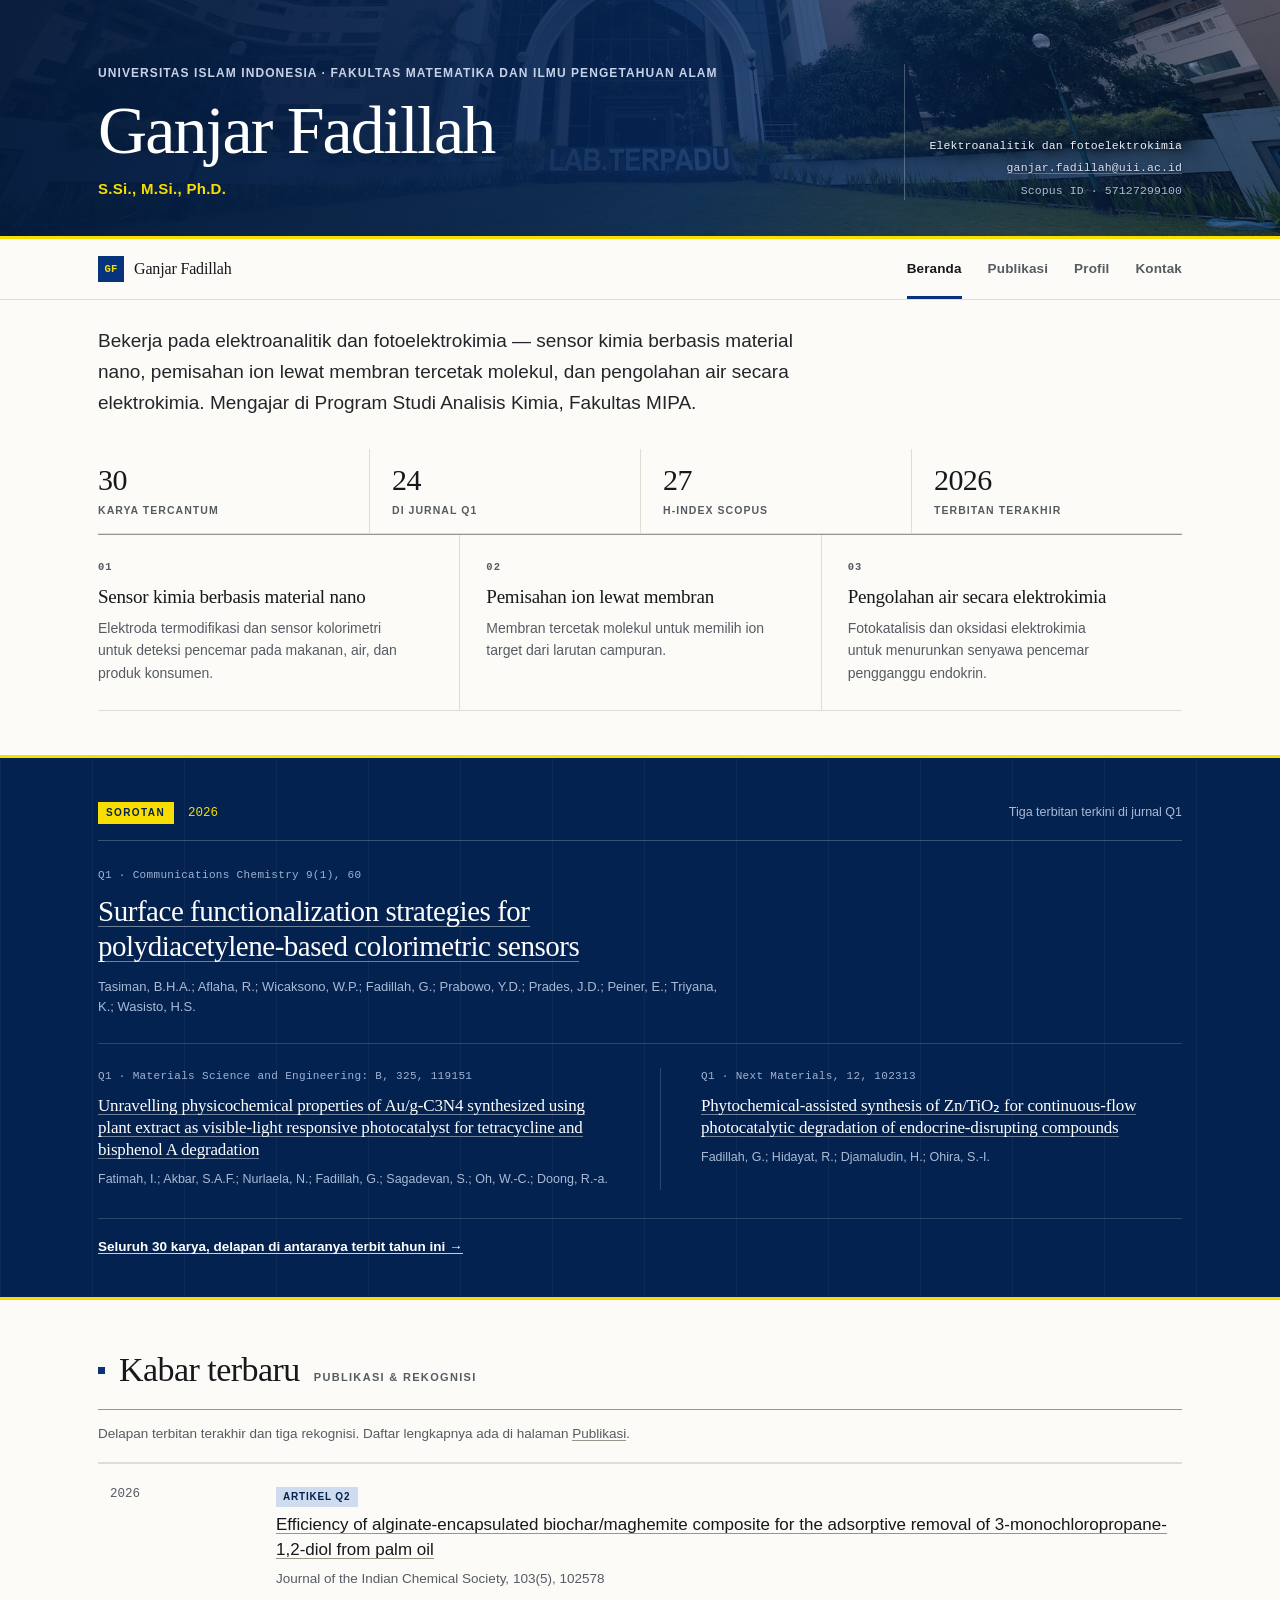
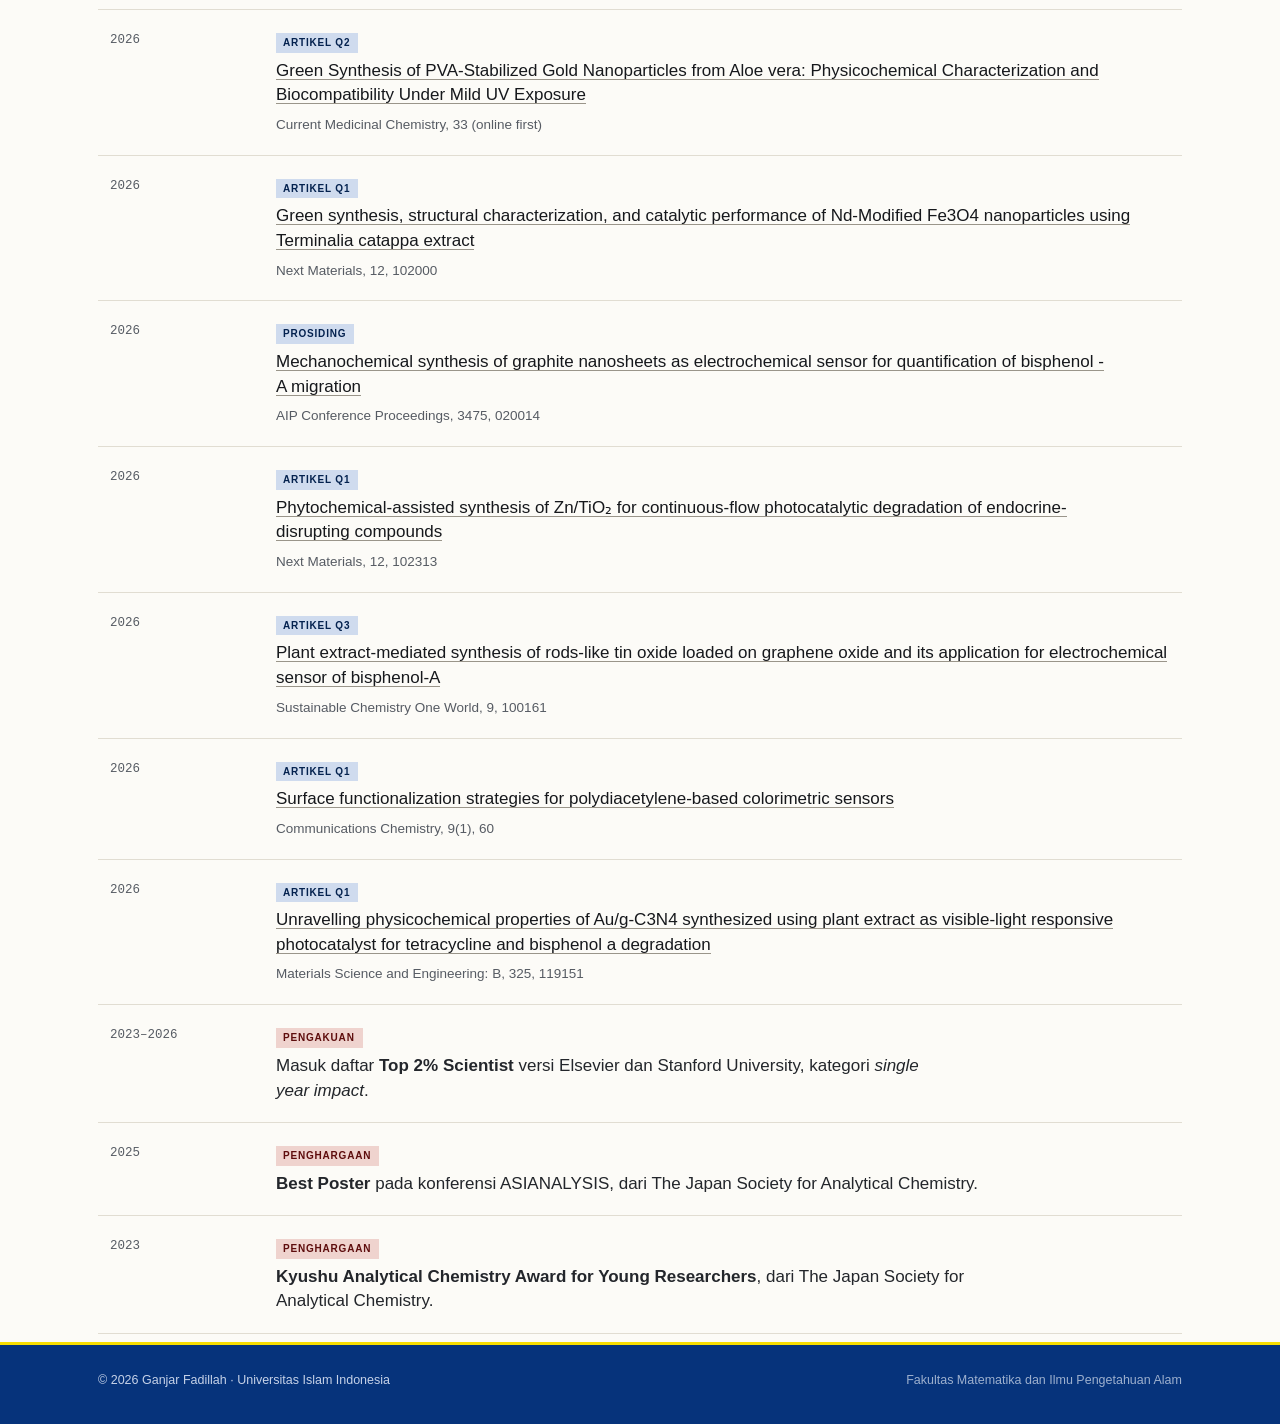
==== commit 08a33c6c: "Situs profil Ganjar Fadillah: beranda, publikasi, profil, kontak" ====
--- a/index.html
+++ b/index.html
@@ -3,8 +3,9 @@
 <head>
 <meta charset="utf-8">
 <meta name="viewport" content="width=device-width, initial-scale=1">
+<meta name="description" content="Ganjar Fadillah — elektroanalitik dan fotoelektrokimia, Fakultas Matematika dan Ilmu Pengetahuan Alam, Universitas Islam Indonesia.">
 <title>Ganjar Fadillah — Universitas Islam Indonesia</title>
-<link rel="stylesheet" href="gaya.css?v=7cfbcd5b">
+<link rel="stylesheet" href="gaya.css?v=622caceb">
 </head>
 <body>
 
@@ -35,42 +36,103 @@
   </div>
 </nav>
 
-<main class="wadah">
+<main>
 
-  <p class="pengantar">
-    Bekerja pada elektroanalitik dan fotoelektrokimia &mdash; sensor kimia berbasis material
-    nano, pemisahan ion lewat membran tercetak molekul, dan pengolahan air secara
-    elektrokimia. Mengajar di Program Studi Analisis Kimia, Fakultas MIPA.
-  </p>
+  <div class="wadah">
 
-  <div class="statistik" id="statistik" aria-label="Ringkasan angka">
-    <div><span class="angka" id="s-karya">—</span><span class="label">karya tercantum</span></div>
-    <div><span class="angka" id="s-q1">—</span><span class="label">di jurnal Q1</span></div>
-    <div><span class="angka" id="s-h">27</span><span class="label">h-index Scopus</span></div>
-    <div><span class="angka" id="s-tahun">—</span><span class="label">terbitan terakhir</span></div>
+    <p class="pengantar">
+      Bekerja pada elektroanalitik dan fotoelektrokimia &mdash; sensor kimia berbasis material
+      nano, pemisahan ion lewat membran tercetak molekul, dan pengolahan air secara
+      elektrokimia. Mengajar di Program Studi Analisis Kimia, Fakultas MIPA.
+    </p>
+
+    <div class="statistik" id="statistik" aria-label="Ringkasan angka">
+      <div><span class="angka" id="s-karya">30</span><span class="label">karya tercantum</span></div>
+      <div><span class="angka" id="s-q1">24</span><span class="label">di jurnal Q1</span></div>
+      <div><span class="angka" id="s-h">27</span><span class="label">h-index Scopus</span></div>
+      <div><span class="angka" id="s-tahun">2026</span><span class="label">terbitan terakhir</span></div>
+    </div>
+
+    <section class="pilar" aria-label="Bidang kerja">
+      <div class="pilar-sel">
+        <span class="no" aria-hidden="true">01</span>
+        <h2>Sensor kimia berbasis material nano</h2>
+        <p>Elektroda termodifikasi dan sensor kolorimetri untuk deteksi pencemar pada
+           makanan, air, dan produk konsumen.</p>
+      </div>
+      <div class="pilar-sel">
+        <span class="no" aria-hidden="true">02</span>
+        <h2>Pemisahan ion lewat membran</h2>
+        <p>Membran tercetak molekul untuk memilih ion target dari larutan campuran.</p>
+      </div>
+      <div class="pilar-sel">
+        <span class="no" aria-hidden="true">03</span>
+        <h2>Pengolahan air secara elektrokimia</h2>
+        <p>Fotokatalisis dan oksidasi elektrokimia untuk menurunkan senyawa pencemar
+           pengganggu endokrin.</p>
+      </div>
+    </section>
+
   </div>
 
-  <div class="jalur">
-    <h2>Kabar terbaru</h2>
+  <section class="sorotan" aria-label="Sorotan terbitan 2026">
+    <div class="wadah">
+
+      <div class="sorotan-kepala">
+        <span class="tanda">Sorotan</span>
+        <span class="tahun">2026</span>
+        <span class="ket">Tiga terbitan terkini di jurnal Q1</span>
+      </div>
+
+      <article class="utama">
+        <p class="indeks">Q1 &middot; Communications Chemistry 9(1), 60</p>
+        <h2><a href="https://doi.org/10.1038/s42004-026-01913-y" target="_blank" rel="noopener">Surface functionalization strategies for polydiacetylene-based colorimetric sensors</a></h2>
+        <p class="penulis">Tasiman, B.H.A.; Aflaha, R.; Wicaksono, W.P.; Fadillah, G.; Prabowo, Y.D.; Prades, J.D.; Peiner, E.; Triyana, K.; Wasisto, H.S.</p>
+      </article>
+
+      <div class="kedua">
+        <article>
+          <p class="indeks">Q1 &middot; Materials Science and Engineering: B, 325, 119151</p>
+          <h3><a href="https://doi.org/10.1016/j.mseb.2025.119151" target="_blank" rel="noopener">Unravelling physicochemical properties of Au/g-C3N4 synthesized using plant extract as visible-light responsive photocatalyst for tetracycline and bisphenol A degradation</a></h3>
+          <p class="penulis">Fatimah, I.; Akbar, S.A.F.; Nurlaela, N.; Fadillah, G.; Sagadevan, S.; Oh, W.-C.; Doong, R.-a.</p>
+        </article>
+        <article>
+          <p class="indeks">Q1 &middot; Next Materials, 12, 102313</p>
+          <h3><a href="https://doi.org/10.1016/j.nxmate.2026.102313" target="_blank" rel="noopener">Phytochemical-assisted synthesis of Zn/TiO&#8322; for continuous-flow photocatalytic degradation of endocrine-disrupting compounds</a></h3>
+          <p class="penulis">Fadillah, G.; Hidayat, R.; Djamaludin, H.; Ohira, S.-I.</p>
+        </article>
+      </div>
+
+      <p class="selanjutnya"><a href="publikasi.html">Seluruh 30 karya, delapan di antaranya terbit tahun ini &rarr;</a></p>
+
+    </div>
+  </section>
+
+  <div class="wadah">
+
+    <div class="jalur">
+      <h2>Kabar terbaru</h2>
+      <p class="sub">Publikasi &amp; rekognisi</p>
+    </div>
+
+    <p class="catatan" id="gariswaktu">Memuat…</p>
+
+    <ul class="kabar" id="feed"></ul>
+
   </div>
-
-  <p class="catatan" id="gariswaktu">Memuat…</p>
-
-  <ul class="kabar" id="feed"></ul>
 
 </main>
 
 <footer>
   <div class="wadah">
     <span>&copy; 2026 Ganjar Fadillah &middot; Universitas Islam Indonesia</span>
-    <span id="sumber">Data: daftar riwayat hidup</span>
+    <span>Fakultas Matematika dan Ilmu Pengetahuan Alam</span>
   </div>
 </footer>
 
-<script src="data.js?v=7cfbcd5b"></script>
+<script src="data.js?v=622caceb"></script>
 <script>
-/* Kabar non-publikasi. Publikasi terbaru diambil dari data.js, yang isinya
-   disalin dari daftar riwayat hidup — bukan tarikan basis data otomatis. */
+/* Kabar non-publikasi. Publikasi terbaru diambil dari data.js. */
 const KEGIATAN = [
   {tahun:'2023–2026', jenis:'Pengakuan',
    isi:'Masuk daftar <b>Top 2% Scientist</b> versi Elsevier dan Stanford University, ' +
--- a/gaya.css
+++ b/gaya.css
@@ -367,6 +367,87 @@
 .kabar .terbitan{display:block; margin-top:7px; font-size:13.5px; color:var(--redup)}
 .kabar li.kegiatan .judul{color:#23262B; max-width:76ch}
 
+/* ── pilar bidang kerja ───────────────────────────────────────
+   tiga kolom tanpa kotak: batang navy di atas judul, garis pemisah
+   tipis, angka indeks monospace. Tanpa kartu, tanpa bayangan.        */
+.pilar{
+  display:grid; grid-template-columns:repeat(3,minmax(0,1fr));
+  gap:0; border-top:1px solid var(--garis-tua); border-bottom:1px solid var(--garis);
+  margin-bottom:44px;
+}
+.pilar-sel{padding:24px 26px 26px 0; position:relative}
+.pilar-sel + .pilar-sel{border-left:1px solid var(--garis); padding-left:26px}
+.pilar-sel .no{
+  display:block; font-family:var(--mono); font-size:10.5px; font-weight:600;
+  letter-spacing:.1em; color:var(--redup); margin-bottom:10px;
+  font-variant-numeric:tabular-nums;
+}
+.pilar-sel h2{
+  margin:0 0 8px; font-family:var(--serif); font-size:19px; font-weight:400;
+  line-height:1.25; letter-spacing:-.012em; color:var(--tinta);
+  text-wrap:balance;
+}
+.pilar-sel p{margin:0; font-size:14px; line-height:1.6; color:var(--redup); text-wrap:pretty}
+
+/* ── sorotan: pita navy penuh, satu terbitan utama + dua pendamping ── */
+.sorotan{
+  background:var(--navy-tua); color:#EAEFF7;
+  border-top:3px solid var(--emas); border-bottom:3px solid var(--emas);
+  padding:44px 0 40px; margin-bottom:8px;
+  /* tekstur garis tegak tipis, bukan gradien */
+  background-image:repeating-linear-gradient(90deg,
+    rgba(255,255,255,.035) 0 1px, transparent 1px 92px);
+  background-position:0 0;
+}
+.sorotan-kepala{
+  display:flex; align-items:baseline; gap:14px; flex-wrap:wrap;
+  padding-bottom:16px; margin-bottom:26px;
+  border-bottom:1px solid rgba(255,255,255,.22);
+}
+.sorotan-kepala .tanda{
+  font-size:10px; font-weight:800; letter-spacing:.14em; text-transform:uppercase;
+  color:var(--navy-tua); background:var(--emas); padding:3px 9px 3px 8px;
+}
+.sorotan-kepala .tahun{
+  font-family:var(--mono); font-size:12.5px; color:var(--emas);
+  font-variant-numeric:tabular-nums;
+}
+.sorotan-kepala .ket{
+  margin-left:auto; font-size:12.5px; color:#A9BAD6;
+}
+
+.sorotan .utama{padding-bottom:26px; border-bottom:1px solid rgba(255,255,255,.16)}
+.sorotan .indeks{
+  margin:0 0 10px; font-family:var(--mono); font-size:11px;
+  letter-spacing:.03em; color:#9FB2D2; font-variant-numeric:tabular-nums;
+}
+.sorotan .utama h2{
+  margin:0 0 12px; font-family:var(--serif); font-weight:400;
+  font-size:clamp(21px,2.5vw,29px); line-height:1.22; letter-spacing:-.016em;
+  max-width:34ch; text-wrap:balance;
+}
+.sorotan a{color:#FFFFFF; box-shadow:inset 0 -1px 0 rgba(255,255,255,.42)}
+.sorotan a:hover{color:var(--emas); box-shadow:inset 0 -1px 0 var(--emas); text-decoration:none}
+.sorotan .penulis{
+  margin:0; font-size:13px; line-height:1.55; color:#A9BAD6; max-width:88ch;
+}
+
+.sorotan .kedua{
+  display:grid; grid-template-columns:1fr 1fr; gap:0 40px; padding-top:24px;
+}
+.sorotan .kedua article + article{border-left:1px solid rgba(255,255,255,.16); padding-left:40px}
+.sorotan .kedua h3{
+  margin:0 0 9px; font-family:var(--serif); font-weight:400;
+  font-size:17px; line-height:1.3; letter-spacing:-.01em; text-wrap:pretty;
+}
+.sorotan .kedua .penulis{font-size:12.5px}
+
+.sorotan .selanjutnya{
+  margin:28px 0 0; padding-top:18px; font-size:13.5px;
+  border-top:1px solid rgba(255,255,255,.16);
+}
+.sorotan .selanjutnya a{font-weight:600; box-shadow:inset 0 -1px 0 var(--emas)}
+
 /* ── kaki ─────────────────────────────────────────────────── */
 footer{
   background:var(--navy); color:#C6D2E8; margin-top:8px;
@@ -407,11 +488,30 @@
   .statistik{grid-template-columns:repeat(2,minmax(0,1fr))}
   .statistik > div:nth-child(3){border-left:0; padding-left:0}
   .statistik > div:nth-child(-n+2){border-bottom:1px solid var(--garis)}
+  .pilar{grid-template-columns:1fr}
+  .pilar-sel{padding:18px 0 20px}
+  .pilar-sel + .pilar-sel{border-left:0; border-top:1px solid var(--garis); padding-left:0}
+  .sorotan .kedua{grid-template-columns:1fr; gap:22px}
+  .sorotan .kedua article + article{
+    border-left:0; border-top:1px solid rgba(255,255,255,.16);
+    padding-left:0; padding-top:22px;
+  }
 }
 @media (max-width:640px){
   body{font-size:16px}
   .wadah{padding:0 18px}
   nav .wadah{min-height:54px}
+  .pilar{margin-bottom:34px}
+  .pilar-sel h2{font-size:18px}
+  .sorotan{padding:32px 0 28px}
+  .sorotan-kepala{gap:10px; margin-bottom:20px}
+  .sorotan-kepala .ket{margin-left:0; flex-basis:100%; font-size:12px}
+  .sorotan .utama h2{max-width:none}
+  .sorotan .kedua{gap:18px}
+  .sorotan .kedua article + article{padding-top:18px}
+  /* tautan di dalam teks pita: area sentuh dinaikkan */
+  .sorotan .utama h2 a, .sorotan .kedua h3 a{display:inline-block; padding:4px 0}
+  .sorotan .selanjutnya a{display:inline-block; padding:12px 0}
   nav .tautan{
     gap:8px; overflow-x:auto; scrollbar-width:none;
     margin-left:-18px; padding-left:18px; margin-right:-18px; padding-right:12px;
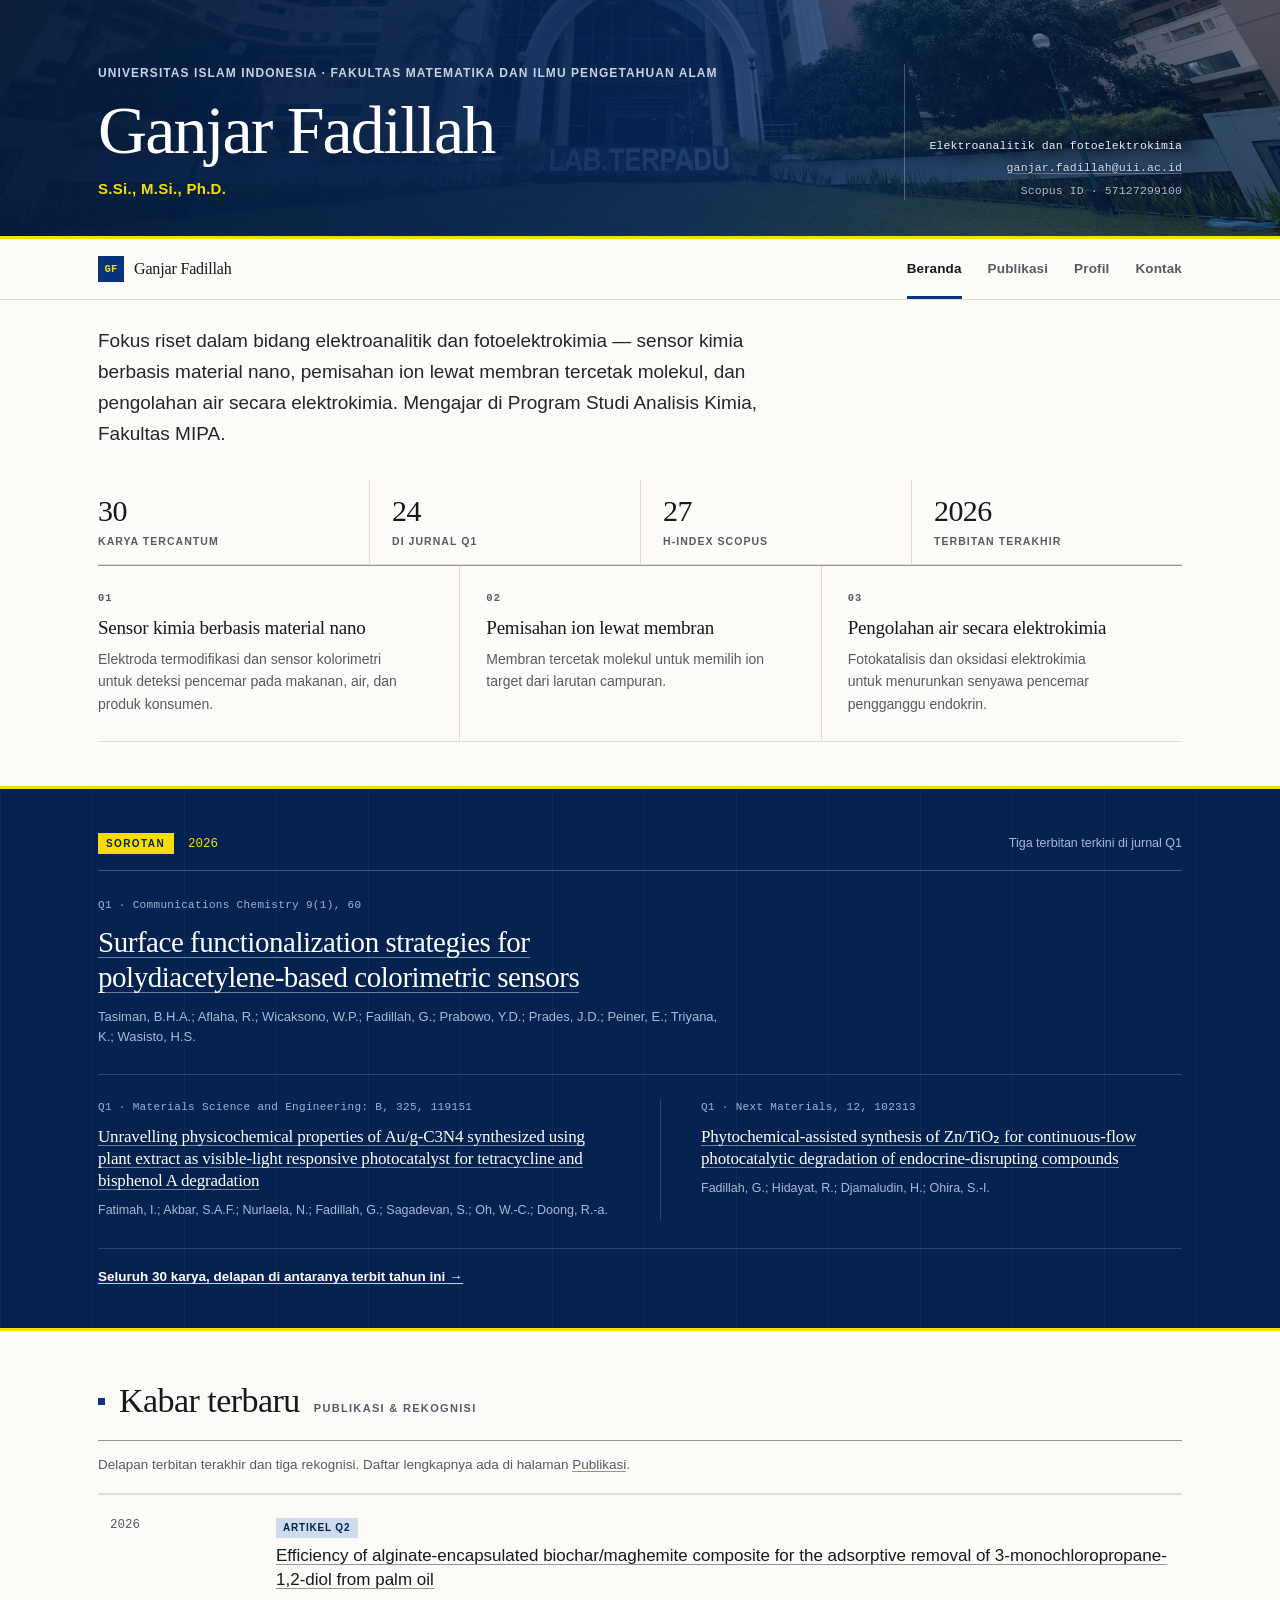
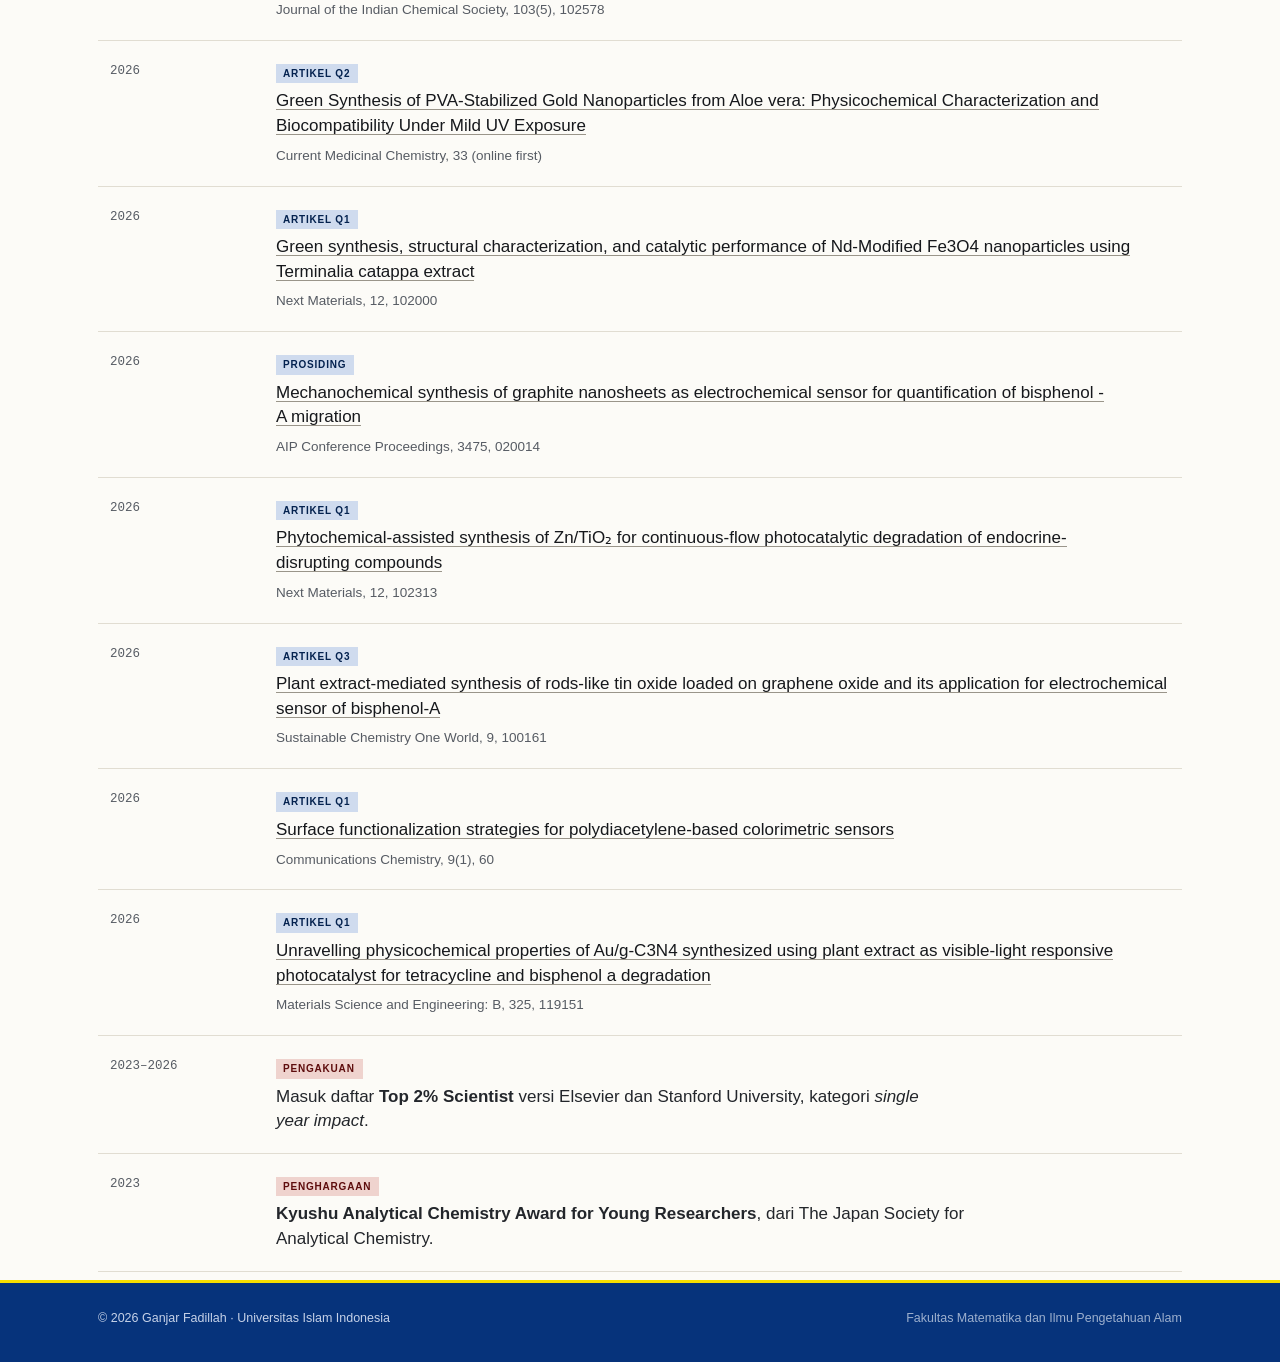
==== commit d6789c50: "Revisi: fokus riset, hapus poster dan WhatsApp, Prodi Analisis Kimia" ====
--- a/index.html
+++ b/index.html
@@ -1,196 +1,194 @@
-<!DOCTYPE html>
-<html lang="id">
-<head>
-<meta charset="utf-8">
-<meta name="viewport" content="width=device-width, initial-scale=1">
-<meta name="description" content="Ganjar Fadillah — elektroanalitik dan fotoelektrokimia, Fakultas Matematika dan Ilmu Pengetahuan Alam, Universitas Islam Indonesia.">
-<title>Ganjar Fadillah — Universitas Islam Indonesia</title>
-<link rel="stylesheet" href="gaya.css?v=622caceb">
-</head>
-<body>
-
-<header class="kepala">
-  <div class="wadah">
-    <div class="teks">
-      <p class="afiliasi">Universitas Islam Indonesia &middot; Fakultas Matematika dan Ilmu Pengetahuan Alam</p>
-      <h1>Ganjar Fadillah</h1>
-      <p class="latin">S.Si., M.Si., Ph.D.</p>
-    </div>
-    <div class="meta">
-      <p>Elektroanalitik dan fotoelektrokimia</p>
-      <p><a href="mailto:ganjar.fadillah@uii.ac.id">ganjar.fadillah@uii.ac.id</a></p>
-      <p>Scopus ID &middot; 57127299100</p>
-    </div>
-  </div>
-</header>
-
-<nav>
-  <div class="wadah">
-    <span class="merek"><b>GF</b>Ganjar Fadillah</span>
-    <div class="tautan">
-      <a href="index.html" class="ini">Beranda</a>
-      <a href="publikasi.html">Publikasi</a>
-      <a href="profil.html">Profil</a>
-      <a href="akses.html">Kontak</a>
-    </div>
-  </div>
-</nav>
-
-<main>
-
-  <div class="wadah">
-
-    <p class="pengantar">
-      Bekerja pada elektroanalitik dan fotoelektrokimia &mdash; sensor kimia berbasis material
-      nano, pemisahan ion lewat membran tercetak molekul, dan pengolahan air secara
-      elektrokimia. Mengajar di Program Studi Analisis Kimia, Fakultas MIPA.
-    </p>
-
-    <div class="statistik" id="statistik" aria-label="Ringkasan angka">
-      <div><span class="angka" id="s-karya">30</span><span class="label">karya tercantum</span></div>
-      <div><span class="angka" id="s-q1">24</span><span class="label">di jurnal Q1</span></div>
-      <div><span class="angka" id="s-h">27</span><span class="label">h-index Scopus</span></div>
-      <div><span class="angka" id="s-tahun">2026</span><span class="label">terbitan terakhir</span></div>
-    </div>
-
-    <section class="pilar" aria-label="Bidang kerja">
-      <div class="pilar-sel">
-        <span class="no" aria-hidden="true">01</span>
-        <h2>Sensor kimia berbasis material nano</h2>
-        <p>Elektroda termodifikasi dan sensor kolorimetri untuk deteksi pencemar pada
-           makanan, air, dan produk konsumen.</p>
-      </div>
-      <div class="pilar-sel">
-        <span class="no" aria-hidden="true">02</span>
-        <h2>Pemisahan ion lewat membran</h2>
-        <p>Membran tercetak molekul untuk memilih ion target dari larutan campuran.</p>
-      </div>
-      <div class="pilar-sel">
-        <span class="no" aria-hidden="true">03</span>
-        <h2>Pengolahan air secara elektrokimia</h2>
-        <p>Fotokatalisis dan oksidasi elektrokimia untuk menurunkan senyawa pencemar
-           pengganggu endokrin.</p>
-      </div>
-    </section>
-
-  </div>
-
-  <section class="sorotan" aria-label="Sorotan terbitan 2026">
-    <div class="wadah">
-
-      <div class="sorotan-kepala">
-        <span class="tanda">Sorotan</span>
-        <span class="tahun">2026</span>
-        <span class="ket">Tiga terbitan terkini di jurnal Q1</span>
-      </div>
-
-      <article class="utama">
-        <p class="indeks">Q1 &middot; Communications Chemistry 9(1), 60</p>
-        <h2><a href="https://doi.org/10.1038/s42004-026-01913-y" target="_blank" rel="noopener">Surface functionalization strategies for polydiacetylene-based colorimetric sensors</a></h2>
-        <p class="penulis">Tasiman, B.H.A.; Aflaha, R.; Wicaksono, W.P.; Fadillah, G.; Prabowo, Y.D.; Prades, J.D.; Peiner, E.; Triyana, K.; Wasisto, H.S.</p>
-      </article>
-
-      <div class="kedua">
-        <article>
-          <p class="indeks">Q1 &middot; Materials Science and Engineering: B, 325, 119151</p>
-          <h3><a href="https://doi.org/10.1016/j.mseb.2025.119151" target="_blank" rel="noopener">Unravelling physicochemical properties of Au/g-C3N4 synthesized using plant extract as visible-light responsive photocatalyst for tetracycline and bisphenol A degradation</a></h3>
-          <p class="penulis">Fatimah, I.; Akbar, S.A.F.; Nurlaela, N.; Fadillah, G.; Sagadevan, S.; Oh, W.-C.; Doong, R.-a.</p>
-        </article>
-        <article>
-          <p class="indeks">Q1 &middot; Next Materials, 12, 102313</p>
-          <h3><a href="https://doi.org/10.1016/j.nxmate.2026.102313" target="_blank" rel="noopener">Phytochemical-assisted synthesis of Zn/TiO&#8322; for continuous-flow photocatalytic degradation of endocrine-disrupting compounds</a></h3>
-          <p class="penulis">Fadillah, G.; Hidayat, R.; Djamaludin, H.; Ohira, S.-I.</p>
-        </article>
-      </div>
-
-      <p class="selanjutnya"><a href="publikasi.html">Seluruh 30 karya, delapan di antaranya terbit tahun ini &rarr;</a></p>
-
-    </div>
-  </section>
-
-  <div class="wadah">
-
-    <div class="jalur">
-      <h2>Kabar terbaru</h2>
-      <p class="sub">Publikasi &amp; rekognisi</p>
-    </div>
-
-    <p class="catatan" id="gariswaktu">Memuat…</p>
-
-    <ul class="kabar" id="feed"></ul>
-
-  </div>
-
-</main>
-
-<footer>
-  <div class="wadah">
-    <span>&copy; 2026 Ganjar Fadillah &middot; Universitas Islam Indonesia</span>
-    <span>Fakultas Matematika dan Ilmu Pengetahuan Alam</span>
-  </div>
-</footer>
-
-<script src="data.js?v=622caceb"></script>
-<script>
-/* Kabar non-publikasi. Publikasi terbaru diambil dari data.js. */
-const KEGIATAN = [
-  {tahun:'2023–2026', jenis:'Pengakuan',
-   isi:'Masuk daftar <b>Top 2% Scientist</b> versi Elsevier dan Stanford University, ' +
-       'kategori <i>single year impact</i>.'},
-  {tahun:'2025', jenis:'Penghargaan',
-   isi:'<b>Best Poster</b> pada konferensi ASIANALYSIS, dari The Japan Society for Analytical Chemistry.'},
-  {tahun:'2023', jenis:'Penghargaan',
-   isi:'<b>Kyushu Analytical Chemistry Award for Young Researchers</b>, dari The Japan Society for Analytical Chemistry.'}
-];
-
-const esc = s => String(s == null ? '' : s).replace(/[&<>"]/g,
-  c => ({'&':'&amp;','<':'&lt;','>':'&gt;','"':'&quot;'}[c]));
-
-const JUDUL_Q = { 'Q1': 'Artikel Q1', 'Q2': 'Artikel Q2', 'Q3': 'Artikel Q3',
-                  'Prosiding': 'Prosiding' };
-
-function barisKabar(w){
-  const judul = w.d
-    ? `<a href="https://doi.org/${esc(w.d)}" target="_blank" rel="noopener">${esc(w.j)}</a>`
-    : esc(w.j);
-  return `<li>
-    <span class="tgl">${esc(w.t)}</span>
-    <span class="badan">
-      <span class="jenis">${esc(JUDUL_Q[w.q] || 'Terbitan')}</span>
-      <span class="judul">${judul}</span>
-      <span class="terbitan">${esc(w.v)}</span>
-    </span>
-  </li>`;
-}
-
-function barisKegiatan(k){
-  return `<li class="kegiatan">
-    <span class="tgl">${esc(k.tahun)}</span>
-    <span class="badan">
-      <span class="jenis">${esc(k.jenis)}</span>
-      <span class="judul">${k.isi}</span>
-    </span>
-  </li>`;
-}
-
-if (typeof KARYA === 'undefined') {
-  document.getElementById('gariswaktu').textContent = 'data.js gagal dimuat';
-} else {
-  const terbit = (KARYA.terbaru || []).map(barisKabar);
-  document.getElementById('feed').innerHTML =
-    [...terbit, ...KEGIATAN.map(barisKegiatan)].join('');
-
-  document.getElementById('gariswaktu').innerHTML =
-    'Delapan terbitan terakhir dan tiga rekognisi. Daftar lengkapnya ada di halaman ' +
-    '<a href="publikasi.html">Publikasi</a>.';
-
-  const m = KARYA.meta || {};
-  const isi = (id, v) => { const e = document.getElementById(id); if (e) e.textContent = v; };
-  isi('s-karya', m.jumlah ?? '—');
-  isi('s-q1', m.q1 ?? '—');
-  isi('s-h', m.h ?? 27);
-  isi('s-tahun', m.terbit_terakhir ?? '—');
-}
-</script>
-</body>
-</html>
+<!DOCTYPE html>
+<html lang="id">
+<head>
+<meta charset="utf-8">
+<meta name="viewport" content="width=device-width, initial-scale=1">
+<meta name="description" content="Ganjar Fadillah — elektroanalitik dan fotoelektrokimia, Fakultas Matematika dan Ilmu Pengetahuan Alam, Universitas Islam Indonesia.">
+<title>Ganjar Fadillah — Universitas Islam Indonesia</title>
+<link rel="stylesheet" href="gaya.css?v=06b61d14">
+</head>
+<body>
+
+<header class="kepala">
+  <div class="wadah">
+    <div class="teks">
+      <p class="afiliasi">Universitas Islam Indonesia &middot; Fakultas Matematika dan Ilmu Pengetahuan Alam</p>
+      <h1>Ganjar Fadillah</h1>
+      <p class="latin">S.Si., M.Si., Ph.D.</p>
+    </div>
+    <div class="meta">
+      <p>Elektroanalitik dan fotoelektrokimia</p>
+      <p><a href="mailto:ganjar.fadillah@uii.ac.id">ganjar.fadillah@uii.ac.id</a></p>
+      <p>Scopus ID &middot; 57127299100</p>
+    </div>
+  </div>
+</header>
+
+<nav>
+  <div class="wadah">
+    <span class="merek"><b>GF</b>Ganjar Fadillah</span>
+    <div class="tautan">
+      <a href="index.html" class="ini">Beranda</a>
+      <a href="publikasi.html">Publikasi</a>
+      <a href="profil.html">Profil</a>
+      <a href="akses.html">Kontak</a>
+    </div>
+  </div>
+</nav>
+
+<main>
+
+  <div class="wadah">
+
+    <p class="pengantar">
+      Fokus riset dalam bidang elektroanalitik dan fotoelektrokimia &mdash; sensor kimia berbasis
+      material nano, pemisahan ion lewat membran tercetak molekul, dan pengolahan air secara
+      elektrokimia. Mengajar di Program Studi Analisis Kimia, Fakultas MIPA.
+    </p>
+
+    <div class="statistik" id="statistik" aria-label="Ringkasan angka">
+      <div><span class="angka" id="s-karya">30</span><span class="label">karya tercantum</span></div>
+      <div><span class="angka" id="s-q1">24</span><span class="label">di jurnal Q1</span></div>
+      <div><span class="angka" id="s-h">27</span><span class="label">h-index Scopus</span></div>
+      <div><span class="angka" id="s-tahun">2026</span><span class="label">terbitan terakhir</span></div>
+    </div>
+
+    <section class="pilar" aria-label="Bidang kerja">
+      <div class="pilar-sel">
+        <span class="no" aria-hidden="true">01</span>
+        <h2>Sensor kimia berbasis material nano</h2>
+        <p>Elektroda termodifikasi dan sensor kolorimetri untuk deteksi pencemar pada
+           makanan, air, dan produk konsumen.</p>
+      </div>
+      <div class="pilar-sel">
+        <span class="no" aria-hidden="true">02</span>
+        <h2>Pemisahan ion lewat membran</h2>
+        <p>Membran tercetak molekul untuk memilih ion target dari larutan campuran.</p>
+      </div>
+      <div class="pilar-sel">
+        <span class="no" aria-hidden="true">03</span>
+        <h2>Pengolahan air secara elektrokimia</h2>
+        <p>Fotokatalisis dan oksidasi elektrokimia untuk menurunkan senyawa pencemar
+           pengganggu endokrin.</p>
+      </div>
+    </section>
+
+  </div>
+
+  <section class="sorotan" aria-label="Sorotan terbitan 2026">
+    <div class="wadah">
+
+      <div class="sorotan-kepala">
+        <span class="tanda">Sorotan</span>
+        <span class="tahun">2026</span>
+        <span class="ket">Tiga terbitan terkini di jurnal Q1</span>
+      </div>
+
+      <article class="utama">
+        <p class="indeks">Q1 &middot; Communications Chemistry 9(1), 60</p>
+        <h2><a href="https://doi.org/10.1038/s42004-026-01913-y" target="_blank" rel="noopener">Surface functionalization strategies for polydiacetylene-based colorimetric sensors</a></h2>
+        <p class="penulis">Tasiman, B.H.A.; Aflaha, R.; Wicaksono, W.P.; Fadillah, G.; Prabowo, Y.D.; Prades, J.D.; Peiner, E.; Triyana, K.; Wasisto, H.S.</p>
+      </article>
+
+      <div class="kedua">
+        <article>
+          <p class="indeks">Q1 &middot; Materials Science and Engineering: B, 325, 119151</p>
+          <h3><a href="https://doi.org/10.1016/j.mseb.2025.119151" target="_blank" rel="noopener">Unravelling physicochemical properties of Au/g-C3N4 synthesized using plant extract as visible-light responsive photocatalyst for tetracycline and bisphenol A degradation</a></h3>
+          <p class="penulis">Fatimah, I.; Akbar, S.A.F.; Nurlaela, N.; Fadillah, G.; Sagadevan, S.; Oh, W.-C.; Doong, R.-a.</p>
+        </article>
+        <article>
+          <p class="indeks">Q1 &middot; Next Materials, 12, 102313</p>
+          <h3><a href="https://doi.org/10.1016/j.nxmate.2026.102313" target="_blank" rel="noopener">Phytochemical-assisted synthesis of Zn/TiO&#8322; for continuous-flow photocatalytic degradation of endocrine-disrupting compounds</a></h3>
+          <p class="penulis">Fadillah, G.; Hidayat, R.; Djamaludin, H.; Ohira, S.-I.</p>
+        </article>
+      </div>
+
+      <p class="selanjutnya"><a href="publikasi.html">Seluruh 30 karya, delapan di antaranya terbit tahun ini &rarr;</a></p>
+
+    </div>
+  </section>
+
+  <div class="wadah">
+
+    <div class="jalur">
+      <h2>Kabar terbaru</h2>
+      <p class="sub">Publikasi &amp; rekognisi</p>
+    </div>
+
+    <p class="catatan" id="gariswaktu">Memuat…</p>
+
+    <ul class="kabar" id="feed"></ul>
+
+  </div>
+
+</main>
+
+<footer>
+  <div class="wadah">
+    <span>&copy; 2026 Ganjar Fadillah &middot; Universitas Islam Indonesia</span>
+    <span>Fakultas Matematika dan Ilmu Pengetahuan Alam</span>
+  </div>
+</footer>
+
+<script src="data.js?v=06b61d14"></script>
+<script>
+/* Kabar non-publikasi. Publikasi terbaru diambil dari data.js. */
+const KEGIATAN = [
+  {tahun:'2023–2026', jenis:'Pengakuan',
+   isi:'Masuk daftar <b>Top 2% Scientist</b> versi Elsevier dan Stanford University, ' +
+       'kategori <i>single year impact</i>.'},
+  {tahun:'2023', jenis:'Penghargaan',
+   isi:'<b>Kyushu Analytical Chemistry Award for Young Researchers</b>, dari The Japan Society for Analytical Chemistry.'}
+];
+
+const esc = s => String(s == null ? '' : s).replace(/[&<>"]/g,
+  c => ({'&':'&amp;','<':'&lt;','>':'&gt;','"':'&quot;'}[c]));
+
+const JUDUL_Q = { 'Q1': 'Artikel Q1', 'Q2': 'Artikel Q2', 'Q3': 'Artikel Q3',
+                  'Prosiding': 'Prosiding' };
+
+function barisKabar(w){
+  const judul = w.d
+    ? `<a href="https://doi.org/${esc(w.d)}" target="_blank" rel="noopener">${esc(w.j)}</a>`
+    : esc(w.j);
+  return `<li>
+    <span class="tgl">${esc(w.t)}</span>
+    <span class="badan">
+      <span class="jenis">${esc(JUDUL_Q[w.q] || 'Terbitan')}</span>
+      <span class="judul">${judul}</span>
+      <span class="terbitan">${esc(w.v)}</span>
+    </span>
+  </li>`;
+}
+
+function barisKegiatan(k){
+  return `<li class="kegiatan">
+    <span class="tgl">${esc(k.tahun)}</span>
+    <span class="badan">
+      <span class="jenis">${esc(k.jenis)}</span>
+      <span class="judul">${k.isi}</span>
+    </span>
+  </li>`;
+}
+
+if (typeof KARYA === 'undefined') {
+  document.getElementById('gariswaktu').textContent = 'data.js gagal dimuat';
+} else {
+  const terbit = (KARYA.terbaru || []).map(barisKabar);
+  document.getElementById('feed').innerHTML =
+    [...terbit, ...KEGIATAN.map(barisKegiatan)].join('');
+
+  document.getElementById('gariswaktu').innerHTML =
+    'Delapan terbitan terakhir dan tiga rekognisi. Daftar lengkapnya ada di halaman ' +
+    '<a href="publikasi.html">Publikasi</a>.';
+
+  const m = KARYA.meta || {};
+  const isi = (id, v) => { const e = document.getElementById(id); if (e) e.textContent = v; };
+  isi('s-karya', m.jumlah ?? '—');
+  isi('s-q1', m.q1 ?? '—');
+  isi('s-h', m.h ?? 27);
+  isi('s-tahun', m.terbit_terakhir ?? '—');
+}
+</script>
+</body>
+</html>
--- a/gaya.css
+++ b/gaya.css
@@ -14,6 +14,8 @@
   --serif:"Iowan Old Style","Palatino Linotype",Palatino,Georgia,"Times New Roman",serif;
 }
 *{box-sizing:border-box}
+/* atribut hidden harus menang atas display:flex/grid milik komponen */
+[hidden]{display:none !important}
 html{-webkit-text-size-adjust:100%; scroll-behavior:smooth}
 body{
   margin:0; color:var(--tinta); background:var(--kertas);
